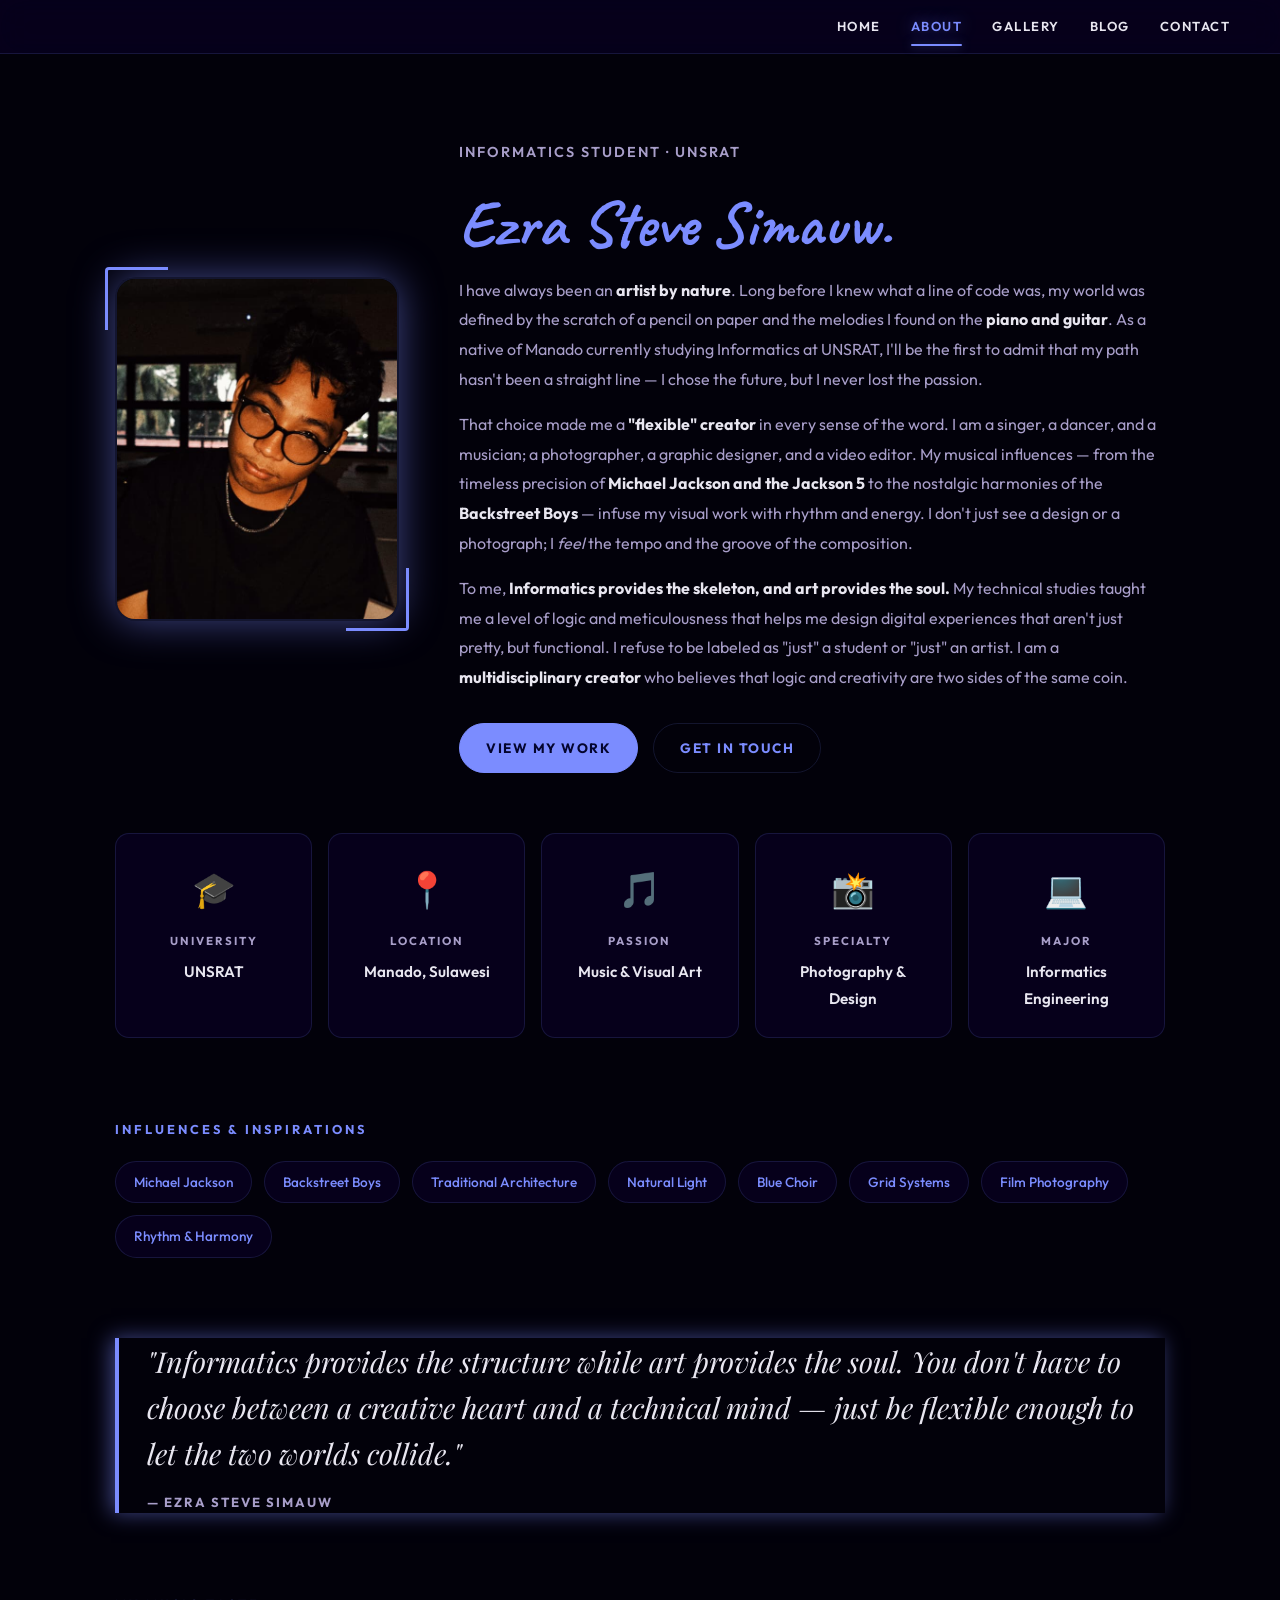
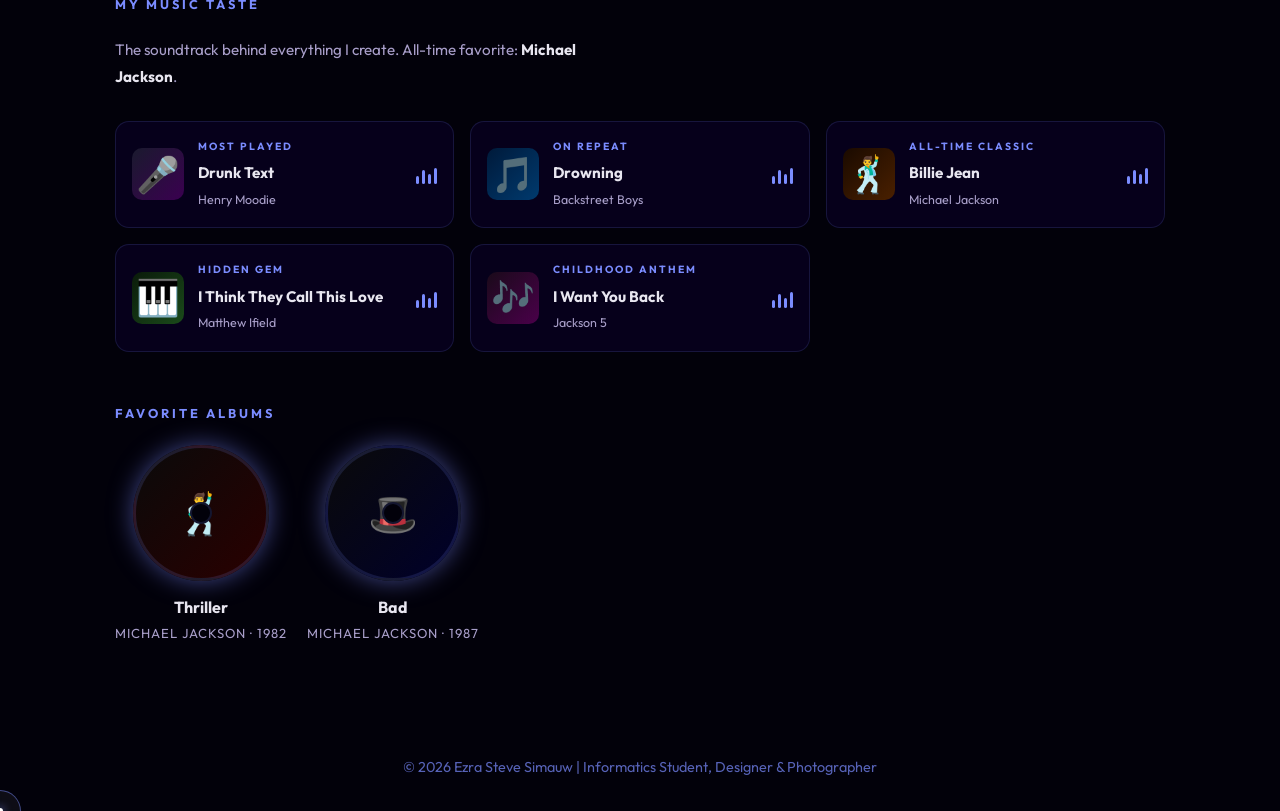
==== about.html @ 2f5f5cbc "New Update BRO" ====
<!DOCTYPE html>
<html lang="en">
<head>
    <meta charset="UTF-8">
    <meta name="viewport" content="width=device-width, initial-scale=1.0">
    <title>About | Ezra's Web</title>
    <link rel="stylesheet" href="style.css">
    <link href="https://fonts.googleapis.com/css2?family=Caveat:wght@700&family=Playfair+Display:ital,wght@1,700&family=Righteous&family=Outfit:wght@300;400;500;600&display=swap" rel="stylesheet">
    <script defer src="script.js"></script>
    <style>
        h1 {
            background: none;
            -webkit-background-clip: unset;
            -webkit-text-fill-color: var(--accent);
            color: var(--accent);
            filter: none;
        }

        /* ── HERO ── */
        .about-hero {
            display: flex;
            gap: 60px;
            align-items: center;
            margin-top: 70px;
            flex-wrap: wrap;
        }

        .about-photo-wrap {
            flex-shrink: 0;
            position: relative;
        }

        .about-photo {
            width: 280px;
            height: 340px;
            object-fit: cover;
            object-position: center top;
            border-radius: 20px;
            border: 2px solid var(--glass-border);
            box-shadow: 0 0 40px var(--glow);
            display: block;
        }

        /* Accent corner decoration */
        .about-photo-wrap::before {
            content: '';
            position: absolute;
            top: -10px;
            left: -10px;
            width: 60px;
            height: 60px;
            border-top: 3px solid var(--accent);
            border-left: 3px solid var(--accent);
            border-radius: 4px 0 0 0;
        }
        .about-photo-wrap::after {
            content: '';
            position: absolute;
            bottom: -10px;
            right: -10px;
            width: 60px;
            height: 60px;
            border-bottom: 3px solid var(--accent);
            border-right: 3px solid var(--accent);
            border-radius: 0 0 4px 0;
        }

        .about-bio {
            flex: 1;
            min-width: 280px;
        }

        .about-bio h1 {
            font-family: 'Caveat', cursive;
            font-size: clamp(2.5rem, 5vw, 4rem);
            margin: 0 0 6px 0;
        }

        .about-bio .subtitle {
            font-family: 'Outfit', sans-serif;
            color: var(--text-sub);
            font-size: 0.9rem;
            letter-spacing: 2px;
            font-weight: 600;
            margin-bottom: 24px;
        }

        .about-bio p {
            color: var(--text-sub);
            font-size: 1rem;
            line-height: 1.85;
            margin-bottom: 16px;
        }

        .about-bio p b {
            color: var(--text-main);
        }


        /* ── MUSIC WIDGET ── */
        .music-card {
            background: var(--glass-bg);
            border: 1px solid var(--glass-border);
            border-radius: 14px;
            padding: 16px;
            display: flex;
            align-items: center;
            gap: 14px;
            transition: transform 0.3s ease, box-shadow 0.3s ease;
        }
        .music-card:hover {
            transform: translateY(-5px);
            box-shadow: 0 10px 25px var(--glow);
        }
        .music-card-art {
            width: 52px;
            height: 52px;
            border-radius: 10px;
            flex-shrink: 0;
            display: flex;
            align-items: center;
            justify-content: center;
        }
        .music-card-info {
            flex: 1;
            min-width: 0;
        }
        .music-card-label {
            font-size: 0.65rem;
            font-weight: 700;
            letter-spacing: 2px;
            color: var(--accent);
            margin-bottom: 3px;
        }
        .music-card-title {
            font-size: 0.95rem;
            font-weight: 700;
            color: var(--text-main);
            white-space: nowrap;
            overflow: hidden;
            text-overflow: ellipsis;
        }
        .music-card-artist {
            font-size: 0.78rem;
            color: var(--text-sub);
            margin-top: 2px;
        }
        .music-bar {
            display: flex;
            align-items: flex-end;
            gap: 3px;
            height: 20px;
            flex-shrink: 0;
        }
        .music-bar span {
            display: block;
            width: 3px;
            background: var(--accent);
            border-radius: 2px;
            animation: music-bounce 1.2s ease-in-out infinite;
        }
        .music-bar span:nth-child(1) { height: 8px;  animation-delay: 0s; }
        .music-bar span:nth-child(2) { height: 14px; animation-delay: 0.2s; }
        .music-bar span:nth-child(3) { height: 10px; animation-delay: 0.4s; }
        .music-bar span:nth-child(4) { height: 16px; animation-delay: 0.1s; }
        @keyframes music-bounce {
            0%, 100% { transform: scaleY(1);   }
            50%       { transform: scaleY(0.3); }
        }

        /* ── VINYL ALBUMS ── */
        .album-vinyl {
            display: flex;
            flex-direction: column;
            align-items: center;
            gap: 12px;
            cursor: default;
        }
        .vinyl-art {
            width: 130px;
            height: 130px;
            border-radius: 50%;
            display: flex;
            align-items: center;
            justify-content: center;
            position: relative;
            border: 3px solid var(--glass-border);
            box-shadow: 0 0 25px var(--glow);
            transition: transform 0.6s ease, box-shadow 0.3s ease;
        }
        .album-vinyl:hover .vinyl-art {
            transform: rotate(15deg) scale(1.05);
            box-shadow: 0 0 40px var(--glow);
        }
        .vinyl-hole {
            position: absolute;
            width: 18px;
            height: 18px;
            background: var(--bg-color);
            border-radius: 50%;
            border: 2px solid var(--glass-border);
        }
        .vinyl-info {
            text-align: center;
        }
        /* ── QUICK FACTS ── */
        .facts-grid {
            display: grid;
            grid-template-columns: repeat(auto-fit, minmax(180px, 1fr));
            gap: 16px;
            margin-top: 60px;
        }

        .fact-card {
            background: var(--glass-bg);
            border: 1px solid var(--glass-border);
            border-radius: 14px;
            padding: 24px 20px;
            text-align: center;
            transition: transform 0.3s ease, box-shadow 0.3s ease;
        }

        .fact-card:hover {
            transform: translateY(-6px);
            box-shadow: 0 12px 30px var(--glow);
        }

        .fact-icon {
            font-size: 2.2rem;
            margin-bottom: 10px;
            display: block;
        }

        .fact-label {
            font-family: 'Outfit', sans-serif;
            font-size: 0.72rem;
            letter-spacing: 2px;
            font-weight: 700;
            color: var(--text-sub);
            margin-bottom: 6px;
        }

        .fact-value {
            font-family: 'Outfit', sans-serif;
            font-size: 0.95rem;
            font-weight: 600;
            color: var(--text-main);
        }

        /* ── INFLUENCES ── */
        .influences-section {
            margin-top: 80px;
        }

        .section-label {
            font-family: 'Outfit', sans-serif;
            font-size: 0.8rem;
            letter-spacing: 3px;
            font-weight: 700;
            color: var(--accent);
            margin-bottom: 20px;
        }

        .influence-list {
            display: flex;
            gap: 12px;
            flex-wrap: wrap;
        }

        .influence-tag {
            font-family: 'Outfit', sans-serif;
            font-size: 0.85rem;
            font-weight: 500;
            color: var(--accent);
            border: 1px solid var(--glass-border);
            background: var(--glass-bg);
            padding: 8px 18px;
            border-radius: 30px;
            transition: 0.3s ease;
        }

        .influence-tag:hover {
            background: var(--accent);
            color: #04052E;
            border-color: var(--accent);
        }

        /* ── PHILOSOPHY QUOTE ── */
        .philosophy {
            margin-top: 80px;
            margin-bottom: 80px;
        }

        .philosophy-quote {
            font-family: 'Playfair Display', serif;
            font-size: clamp(1.3rem, 3vw, 1.8rem);
            font-style: italic;
            color: var(--text-main);
            line-height: 1.6;
            border-left: 4px solid var(--accent);
            padding-left: 28px;
            margin: 0;
            box-shadow: -4px 0 20px var(--glow);
        }

        .philosophy-quote span {
            display: block;
            font-family: 'Outfit', sans-serif;
            font-style: normal;
            font-size: 0.82rem;
            letter-spacing: 2px;
            font-weight: 700;
            color: var(--text-sub);
            margin-top: 16px;
        }

        /* ── CTA ── */
        .about-cta {
            display: flex;
            gap: 15px;
            margin-top: 30px;
            flex-wrap: wrap;
        }

        .about-btn {
            font-family: 'Outfit', sans-serif;
            font-size: 0.85rem;
            font-weight: 700;
            letter-spacing: 1.5px;
            padding: 12px 26px;
            border-radius: 30px;
            text-decoration: none;
            transition: 0.3s ease;
            border: 1px solid var(--glass-border);
        }

        .about-btn.primary {
            background: var(--accent);
            color: #04052E;
            border-color: var(--accent);
        }

        .about-btn.primary:hover {
            background: #fff;
            box-shadow: 0 0 20px var(--glow);
            transform: translateY(-3px);
        }

        .about-btn.secondary {
            color: var(--accent);
            background: transparent;
        }

        .about-btn.secondary:hover {
            background: var(--glass-bg);
            transform: translateY(-3px);
        }

        @media (max-width: 600px) {
            .about-photo { width: 100%; height: 300px; }
            .about-photo-wrap { width: 100%; }
        }
    </style>
    <style id="preloader-style">
        #preloader {
            position: fixed; inset: 0; z-index: 9999;
            background: var(--bg-color, #02010A);
            display: flex; align-items: center; justify-content: center;
            transition: opacity 0.5s ease, visibility 0.5s ease;
        }
        #preloader.hidden { opacity: 0; visibility: hidden; }
        .preloader-inner { display: flex; flex-direction: column; align-items: center; gap: 20px; }
        .preloader-shutter { width: 60px; height: 60px; position: relative; animation: shutter-spin 1.2s ease-in-out infinite; }
        .blade { position: absolute; width: 50%; height: 50%; background: #7B8CFF; top: 50%; left: 50%; transform-origin: 0 0; border-radius: 0 0 100% 0; opacity: 0.85; }
        .blade:nth-child(1) { transform: rotate(0deg) translateY(-100%); }
        .blade:nth-child(2) { transform: rotate(60deg) translateY(-100%); }
        .blade:nth-child(3) { transform: rotate(120deg) translateY(-100%); }
        .blade:nth-child(4) { transform: rotate(180deg) translateY(-100%); }
        .blade:nth-child(5) { transform: rotate(240deg) translateY(-100%); }
        .blade:nth-child(6) { transform: rotate(300deg) translateY(-100%); }
        @keyframes shutter-spin { 0% { transform: rotate(0deg) scale(1); } 50% { transform: rotate(180deg) scale(0.85); } 100% { transform: rotate(360deg) scale(1); } }
        .preloader-name { font-family: 'Righteous', cursive; font-size: 1.1rem; letter-spacing: 6px; color: #7B8CFF; margin: 0; animation: pulse-fade 1.2s ease-in-out infinite; }
        @keyframes pulse-fade { 0%, 100% { opacity: 1; } 50% { opacity: 0.3; } }
    </style>
    <script>
        const saved = localStorage.getItem('theme') || 'dark';
        document.documentElement.setAttribute('data-theme', saved);
    </script>
</head>
<body>

    <div id="preloader">
        <div class="preloader-inner">
            <div class="preloader-shutter">
                <div class="blade"></div><div class="blade"></div>
                <div class="blade"></div><div class="blade"></div>
                <div class="blade"></div><div class="blade"></div>
            </div>
            <p class="preloader-name">EZRA</p>
        </div>
    </div>

    <nav>
        <a href="index.html">HOME</a>
        <a href="about.html" class="active">ABOUT</a>
        <a href="gallery.html">GALLERY</a>
        <a href="blog.html">BLOG</a>
        <a href="contact.html">CONTACT</a>
    </nav>

    <main class="container">

        <!-- HERO -->
        <div class="about-hero css-fade delay-1">
            <div class="about-photo-wrap">
                <img src="Portrait/Ezra5.jpeg" alt="Ezra Steve Simauw" class="about-photo">
            </div>

            <div class="about-bio">
                <p class="subtitle">INFORMATICS STUDENT · UNSRAT</p>
                <h1>Ezra Steve Simauw.</h1>

                <p>I have always been an <b>artist by nature</b>. Long before I knew what a line of code was, my world was defined by the scratch of a pencil on paper and the melodies I found on the <b>piano and guitar</b>. As a native of Manado currently studying Informatics at UNSRAT, I'll be the first to admit that my path hasn't been a straight line — I chose the future, but I never lost the passion.</p>

                <p>That choice made me a <b>"flexible" creator</b> in every sense of the word. I am a singer, a dancer, and a musician; a photographer, a graphic designer, and a video editor. My musical influences — from the timeless precision of <b>Michael Jackson and the Jackson 5</b> to the nostalgic harmonies of the <b>Backstreet Boys</b> — infuse my visual work with rhythm and energy. I don't just see a design or a photograph; I <i>feel</i> the tempo and the groove of the composition.</p>

                <p>To me, <b>Informatics provides the skeleton, and art provides the soul.</b> My technical studies taught me a level of logic and meticulousness that helps me design digital experiences that aren't just pretty, but functional. I refuse to be labeled as "just" a student or "just" an artist. I am a <b>multidisciplinary creator</b> who believes that logic and creativity are two sides of the same coin.</p>

                <div class="about-cta">
                    <a href="gallery.html" class="about-btn primary">VIEW MY WORK</a>
                    <a href="contact.html" class="about-btn secondary">GET IN TOUCH</a>
                </div>
            </div>
        </div>

        <!-- QUICK FACTS -->
        <div class="facts-grid css-fade delay-2">
            <div class="fact-card">
                <span class="fact-icon">🎓</span>
                <div class="fact-label">UNIVERSITY</div>
                <div class="fact-value">UNSRAT</div>
            </div>
            <div class="fact-card">
                <span class="fact-icon">📍</span>
                <div class="fact-label">LOCATION</div>
                <div class="fact-value">Manado, Sulawesi</div>
            </div>
            <div class="fact-card">
                <span class="fact-icon">🎵</span>
                <div class="fact-label">PASSION</div>
                <div class="fact-value">Music & Visual Art</div>
            </div>
            <div class="fact-card">
                <span class="fact-icon">📸</span>
                <div class="fact-label">SPECIALTY</div>
                <div class="fact-value">Photography & Design</div>
            </div>
            <div class="fact-card">
                <span class="fact-icon">💻</span>
                <div class="fact-label">MAJOR</div>
                <div class="fact-value">Informatics Engineering</div>
            </div>
        </div>

        <!-- INFLUENCES -->
        <div class="influences-section css-fade delay-3">
            <p class="section-label">INFLUENCES & INSPIRATIONS</p>
            <div class="influence-list">
                <span class="influence-tag">Michael Jackson</span>
                <span class="influence-tag">Backstreet Boys</span>
                <span class="influence-tag">Traditional Architecture</span>
                <span class="influence-tag">Natural Light</span>
                <span class="influence-tag">Blue Choir</span>
                <span class="influence-tag">Grid Systems</span>
                <span class="influence-tag">Film Photography</span>
                <span class="influence-tag">Rhythm & Harmony</span>
            </div>
        </div>

        <!-- PHILOSOPHY QUOTE -->
        <div class="philosophy css-fade delay-4">
            <blockquote class="philosophy-quote">
                "Informatics provides the structure while art provides the soul. You don't have to choose between a creative heart and a technical mind — just be flexible enough to let the two worlds collide."
                <span>— EZRA STEVE SIMAUW</span>
            </blockquote>
        </div>


        <!-- MUSIC TASTE -->
        <div class="css-fade delay-5" style="margin-top: 80px; margin-bottom: 80px;">
            <p class="section-label">MY MUSIC TASTE</p>
            <p style="color: var(--text-sub); font-size: 0.95rem; margin-bottom: 30px; max-width: 500px;">
                The soundtrack behind everything I create. All-time favorite: <b style="color: var(--text-main);">Michael Jackson</b>.
            </p>

            <div style="display: grid; grid-template-columns: repeat(auto-fill, minmax(260px, 1fr)); gap: 16px; margin-bottom: 40px;">

                <div class="music-card">
                    <div class="music-card-art" style="background: linear-gradient(135deg, #1a1a2e, #3a0050);">
                        <span style="font-size:2.2rem;">🎤</span>
                    </div>
                    <div class="music-card-info">
                        <div class="music-card-label">MOST PLAYED</div>
                        <div class="music-card-title">Drunk Text</div>
                        <div class="music-card-artist">Henry Moodie</div>
                    </div>
                    <span class="music-bar"><span></span><span></span><span></span><span></span></span>
                </div>

                <div class="music-card">
                    <div class="music-card-art" style="background: linear-gradient(135deg, #001a3a, #003a6e);">
                        <span style="font-size:2.2rem;">🎵</span>
                    </div>
                    <div class="music-card-info">
                        <div class="music-card-label">ON REPEAT</div>
                        <div class="music-card-title">Drowning</div>
                        <div class="music-card-artist">Backstreet Boys</div>
                    </div>
                    <span class="music-bar"><span></span><span></span><span></span><span></span></span>
                </div>

                <div class="music-card">
                    <div class="music-card-art" style="background: linear-gradient(135deg, #1a0a00, #4a2000);">
                        <span style="font-size:2.2rem;">🕺</span>
                    </div>
                    <div class="music-card-info">
                        <div class="music-card-label">ALL-TIME CLASSIC</div>
                        <div class="music-card-title">Billie Jean</div>
                        <div class="music-card-artist">Michael Jackson</div>
                    </div>
                    <span class="music-bar"><span></span><span></span><span></span><span></span></span>
                </div>

                <div class="music-card">
                    <div class="music-card-art" style="background: linear-gradient(135deg, #0a1a0a, #1a4a1a);">
                        <span style="font-size:2.2rem;">🎹</span>
                    </div>
                    <div class="music-card-info">
                        <div class="music-card-label">HIDDEN GEM</div>
                        <div class="music-card-title">I Think They Call This Love</div>
                        <div class="music-card-artist">Matthew Ifield</div>
                    </div>
                    <span class="music-bar"><span></span><span></span><span></span><span></span></span>
                </div>

                <div class="music-card">
                    <div class="music-card-art" style="background: linear-gradient(135deg, #1a0a1a, #4a004a);">
                        <span style="font-size:2.2rem;">🎶</span>
                    </div>
                    <div class="music-card-info">
                        <div class="music-card-label">CHILDHOOD ANTHEM</div>
                        <div class="music-card-title">I Want You Back</div>
                        <div class="music-card-artist">Jackson 5</div>
                    </div>
                    <span class="music-bar"><span></span><span></span><span></span><span></span></span>
                </div>

            </div>

            <p class="section-label" style="margin-top: 50px;">FAVORITE ALBUMS</p>
            <div style="display: flex; gap: 20px; flex-wrap: wrap;">

                <div class="album-vinyl">
                    <div class="vinyl-art" style="background: linear-gradient(135deg, #0a0a0a, #2a0000);">
                        <span style="font-size: 2.5rem;">🕺</span>
                        <div class="vinyl-hole"></div>
                    </div>
                    <div class="vinyl-info">
                        <div style="font-weight: 700; color: var(--text-main); font-size: 1rem;">Thriller</div>
                        <div style="color: var(--text-sub); font-size: 0.82rem; letter-spacing: 1px;">MICHAEL JACKSON · 1982</div>
                    </div>
                </div>

                <div class="album-vinyl">
                    <div class="vinyl-art" style="background: linear-gradient(135deg, #0a0a0a, #00002a);">
                        <span style="font-size: 2.5rem;">🎩</span>
                        <div class="vinyl-hole"></div>
                    </div>
                    <div class="vinyl-info">
                        <div style="font-weight: 700; color: var(--text-main); font-size: 1rem;">Bad</div>
                        <div style="color: var(--text-sub); font-size: 0.82rem; letter-spacing: 1px;">MICHAEL JACKSON · 1987</div>
                    </div>
                </div>

            </div>
        </div>
    </main>

    <footer style="text-align: center; padding: 30px; opacity: 0.7; font-size: 0.9rem;">
        &copy; 2026 Ezra Steve Simauw | Informatics Student, Designer &amp; Photographer
    </footer>

    <button id="back-to-top" title="Back to top">&#8679;</button>

    <script>
        window.addEventListener('load', () => {
            const preloader = document.getElementById('preloader');
            if (preloader) setTimeout(() => preloader.classList.add('hidden'), 300);
        });
    </script>

    <!-- EASTER EGG: Konami Code -->
    <script>
        (function() {
            const KONAMI = ['ArrowUp','ArrowUp','ArrowDown','ArrowDown','ArrowLeft','ArrowRight','ArrowLeft','ArrowRight','b','a'];
            let pos = 0;
            document.addEventListener('keydown', (e) => {
                if (e.key === KONAMI[pos]) { pos++; if (pos === KONAMI.length) { pos = 0; triggerEasterEgg(); } }
                else { pos = e.key === KONAMI[0] ? 1 : 0; }
            });
            function triggerEasterEgg() {
                const toast = document.createElement('div');
                toast.innerHTML = '📷 You found the secret! <b>Ezra was here.</b>';
                Object.assign(toast.style, { position:'fixed', bottom:'40px', left:'50%', transform:'translateX(-50%) translateY(20px)', background:'#7B8CFF', color:'#04052E', fontFamily:"'Outfit', sans-serif", fontWeight:'700', fontSize:'0.95rem', letterSpacing:'0.5px', padding:'14px 28px', borderRadius:'40px', zIndex:'99999', opacity:'0', transition:'opacity 0.4s ease, transform 0.4s ease', whiteSpace:'nowrap', boxShadow:'0 0 30px rgba(123,140,255,0.6)' });
                document.body.appendChild(toast);
                requestAnimationFrame(() => { toast.style.opacity='1'; toast.style.transform='translateX(-50%) translateY(0)'; });
                setTimeout(() => { toast.style.opacity='0'; toast.style.transform='translateX(-50%) translateY(20px)'; setTimeout(() => toast.remove(), 400); }, 3500);
                const colors = ['#7B8CFF','#ff7eb3','#fff176','#69ffb4','#ff9d4d','#c084fc'];
                for (let i = 0; i < 120; i++) {
                    const el = document.createElement('div');
                    const size = Math.random()*10+6, color = colors[Math.floor(Math.random()*colors.length)];
                    const duration = Math.random()*1500+1000, delay = Math.random()*400;
                    Object.assign(el.style, { position:'fixed', top:'-20px', left:(Math.random()*window.innerWidth)+'px', width:size+'px', height:size+'px', background:color, borderRadius:Math.random()>0.5?'50%':'2px', zIndex:'99998', animation:`confetti-fall ${duration}ms ${delay}ms ease-in forwards`, pointerEvents:'none' });
                    document.body.appendChild(el);
                    setTimeout(() => el.remove(), duration+delay+100);
                }
                if (!document.getElementById('confetti-style')) {
                    const s = document.createElement('style'); s.id='confetti-style';
                    s.textContent='@keyframes confetti-fall{0%{transform:translateY(0) rotate(0deg);opacity:1}100%{transform:translateY(110vh) rotate(360deg);opacity:0}}';
                    document.head.appendChild(s);
                }
            }
        })();
    </script>
</body>
</html>
---- style.css ----
@import url('https://fonts.googleapis.com/css2?family=DM+Sans:ital,opsz,wght@0,9..40,300;0,9..40,400;0,9..40,600;0,9..40,700;1,9..40,400&family=Sora:wght@400;600;700;800&family=Lora:ital,wght@1,400;1,600&family=Outfit:wght@300;400;500;600&display=swap');

/* ============================================
   THEME VARIABLES
   ============================================ */
:root {
    --bg-color: #02010A;
    --glass-bg: rgba(20, 1, 82, 0.25);
    --glass-border: rgba(123, 140, 255, 0.15);
    --glass-highlight: rgba(255, 255, 255, 0.1);
    --text-main: #e8e6f0;
    --text-sub: #a89ec9;
    --accent: #7B8CFF;
    --accent-dark: #22007C;
    --glow: rgba(123, 140, 255, 0.5);
    --modal-bg: rgba(3, 1, 8, 0.95);
}

/* Light Mode Override */
[data-theme="light"] {
    --bg-color: #f4f4f9;
    --glass-bg: rgba(255, 255, 255, 0.7);
    --glass-border: rgba(0, 0, 0, 0.1);
    --glass-highlight: rgba(255, 255, 255, 0.8);
    --text-main: #1a1a2e;
    --text-sub: #4a4a6a;
    --accent: #4a5dff;
    --accent-dark: #d0d5ff;
    --glow: rgba(74, 93, 255, 0.3);
    --modal-bg: rgba(255, 255, 255, 0.98);
}

/* ============================================
   BASE BODY — single definition
   ============================================ */
body {
    background-color: var(--bg-color);
    color: var(--text-main);
    font-family: 'Outfit', sans-serif;
    margin: 0;
    overflow-x: hidden;
    line-height: 1.8;
    opacity: 1;
    transition: background-color 0.4s ease, color 0.4s ease, opacity 0.4s ease-out;
}

/* Body / descriptive text — Nunito */
p, li, label, input, textarea, .descriptive-text, .topic-list li,
.form-control, .post-card p, nav a, .album-info p, .back-link,
.sidebar-title, .post-date, footer {
    font-family: 'Outfit', sans-serif;
}

body.fade-out {
    opacity: 0;
}

/* ============================================
   BACKGROUND CANVAS — single definition
   ============================================ */
#bg-canvas {
    position: fixed;
    top: 0;
    left: 0;
    width: 100vw;
    height: 100vh;
    background-color: var(--bg-color);
    z-index: -1;
    overflow: hidden;
}

#bg-canvas::before {
    content: '';
    position: absolute;
    width: 600px;
    height: 600px;
    background: radial-gradient(circle, var(--accent-dark), transparent 70%);
    top: -100px;
    left: -100px;
    filter: blur(80px);
    opacity: 0.7;
    animation: drift 15s infinite alternate ease-in-out;
}

#bg-canvas::after {
    content: '';
    position: absolute;
    width: 800px;
    height: 800px;
    background: radial-gradient(circle, rgba(123, 140, 255, 0.15), transparent 70%);
    bottom: -200px;
    right: -100px;
    filter: blur(100px);
    animation: drift 20s infinite alternate-reverse ease-in-out;
}

/* ============================================
   NAVIGATION
   ============================================ */
nav {
    backdrop-filter: blur(15px);
    background: var(--glass-bg);
    padding: 15px 50px;
    position: sticky;
    top: 0;
    z-index: 1000;
    display: flex;
    justify-content: flex-end;
    align-items: center;
    gap: 30px;
    border-bottom: 1px solid var(--glass-border);
}

nav a {
    color: var(--text-main);
    text-decoration: none;
    font-weight: 600;
    font-size: 13px;
    letter-spacing: 1.5px;
    transition: 0.3s;
    position: relative;
}

nav a:hover {
    color: var(--accent);
    text-shadow: 0 0 10px var(--glow);
}

nav a.active {
    color: var(--accent);
    text-shadow: 0 0 15px var(--glow);
}

nav a.active::after {
    content: '';
    position: absolute;
    bottom: -8px;
    left: 0;
    width: 100%;
    height: 2px;
    background: var(--accent);
    box-shadow: 0 0 10px var(--glow);
    border-radius: 2px;
}

/* ============================================
   THEME TOGGLE SWITCH
   ============================================ */
.theme-switch-wrapper {
    display: flex;
    align-items: center;
    margin-left: 10px;
    gap: 6px;
}

.theme-switch-wrapper::before {
    content: "🌙";
    font-size: 0.85rem;
    line-height: 1;
    transition: opacity 0.3s ease;
}

.theme-switch-wrapper::after {
    content: "☀️";
    font-size: 0.85rem;
    line-height: 1;
    transition: opacity 0.3s ease;
}

.theme-switch {
    display: inline-block;
    height: 20px;
    position: relative;
    width: 44px;
}

.theme-switch input {
    display: none;
}

.slider {
    background-color: #333;
    bottom: 0;
    cursor: pointer;
    left: 0;
    position: absolute;
    right: 0;
    top: 0;
    transition: .4s;
    border-radius: 34px;
}

.slider:before {
    background-color: #fff;
    bottom: 3px;
    content: "";
    height: 14px;
    left: 4px;
    position: absolute;
    transition: .4s;
    width: 14px;
    border-radius: 50%;
}

input:checked + .slider {
    background-color: var(--accent);
}

input:checked + .slider:before {
    transform: translateX(22px);
}

/* ============================================
   LAYOUT & CONTAINERS
   ============================================ */
.container {
    max-width: 1050px;
    margin: 60px auto;
    padding: 0 30px;
}

.hero {
    display: flex;
    align-items: center;
    justify-content: space-between;
    gap: 50px;
}

/* ============================================
   GLASS CARDS
   ============================================ */
.glass-card {
    background: var(--glass-bg);
    backdrop-filter: blur(20px);
    border: 1px solid var(--glass-border);
    border-top: 1px solid var(--glass-highlight);
    border-left: 1px solid var(--glass-highlight);
    border-radius: 20px;
    padding: 40px;
    margin-top: 30px;
    box-shadow: 0 8px 32px 0 rgba(0, 0, 0, 0.4);
    transition: 0.4s ease;
}

.glass-card:hover {
    border-color: rgba(123, 140, 255, 0.4);
    box-shadow: 0 8px 32px 0 rgba(0, 0, 0, 0.6), 0 0 20px rgba(123, 140, 255, 0.1) inset;
}

/* ============================================
   TYPOGRAPHY
   ============================================ */
h1 {
    font-family: 'Sora', sans-serif;
    font-size: 3.5rem;
    background: linear-gradient(to right, var(--text-main), var(--accent));
    -webkit-background-clip: text;
    -webkit-text-fill-color: transparent;
    margin-bottom: 20px;
    filter: drop-shadow(0 0 15px rgba(123, 140, 255, 0.2));
    line-height: 1.1;
}

.descriptive-text {
    font-size: 1.1rem;
    color: var(--text-main);
    text-align: justify;
}

.quote-text {
    font-family: 'Lora', serif;
    font-style: italic;
    font-size: 1.4rem;
    color: var(--text-sub);
}

/* ============================================
   GALLERY
   ============================================ */
.gallery-grid {
    display: grid;
    grid-template-columns: repeat(auto-fit, minmax(300px, 1fr));
    gap: 25px;
    margin-top: 40px;
}

.gallery-item {
    background: var(--glass-bg);
    border: 1px solid var(--glass-border);
    border-top: 1px solid var(--glass-highlight);
    padding: 10px;
    border-radius: 15px;
    cursor: pointer;
    transition: all 0.4s ease;
    overflow: hidden;
}

.gallery-item:hover {
    transform: scale(1.03) translateY(-5px);
    border-color: var(--accent);
    box-shadow: 0 15px 35px rgba(0, 0, 0, 0.5), 0 0 20px var(--glow);
}

.gallery-item img {
    width: 100%;
    height: 400px;
    object-fit: cover;
    border-radius: 10px;
    display: block;
}

/* ============================================
   LIGHTBOX / MODAL
   ============================================ */
#lightbox {
    position: fixed;
    top: 0;
    left: 0;
    width: 100%;
    height: 100%;
    background: rgba(2, 2, 26, 0.95);
    backdrop-filter: blur(15px);
    display: none;
    justify-content: center;
    align-items: center;
    z-index: 2000;
    cursor: zoom-out;
}

#lightbox img {
    max-width: 90%;
    max-height: 85%;
    border-radius: 10px;
    box-shadow: 0 0 50px rgba(123, 140, 255, 0.3);
    border: 1px solid var(--glass-border);
    animation: zoomIn 0.3s ease;
}

.modal {
    display: none;
    position: fixed;
    z-index: 1000;
    left: 0;
    top: 0;
    width: 100%;
    height: 100%;
    background-color: var(--modal-bg);
    backdrop-filter: blur(10px);
    overflow: hidden;
}

.modal-content {
    margin: auto;
    display: block;
    max-width: 90%;
    max-height: 80vh;
    margin-top: 60px;
    border-radius: 10px;
    box-shadow: 0 0 40px rgba(0, 0, 0, 0.8);
    animation: zoomIn 0.3s ease;
    object-fit: contain;
}

#caption {
    margin: auto;
    display: block;
    width: 80%;
    text-align: center;
    color: var(--accent);
    padding: 15px 0;
    font-family: 'Lora', serif;
    font-size: 1.2rem;
    animation: zoomIn 0.3s ease;
}

.close-btn {
    position: absolute;
    top: 20px;
    right: 40px;
    color: #ffffff;
    font-size: 40px;
    font-weight: bold;
    transition: 0.3s;
    cursor: pointer;
    z-index: 1001;
}

.close-btn:hover {
    color: var(--accent);
    transform: scale(1.1);
}

/* Slider Arrows */
.prev-btn,
.next-btn {
    cursor: pointer;
    position: absolute;
    top: 50%;
    padding: 20px;
    margin-top: -50px;
    color: rgba(255, 255, 255, 0.6);
    font-weight: bold;
    font-size: 40px;
    transition: 0.3s ease;
    user-select: none;
    z-index: 1002;
}

.next-btn { right: 20px; }
.prev-btn { left: 20px; }

.prev-btn:hover,
.next-btn:hover {
    color: var(--accent);
    transform: scale(1.2);
}

/* ============================================
   READ MORE / EXTENDED CONTENT
   ============================================ */
.extended-content {
    max-height: 0;
    overflow: hidden;
    opacity: 0;
    transition: max-height 0.6s ease-out, opacity 0.6s ease-out, margin-top 0.6s ease-out;
}

.extended-content.show {
    max-height: 1000px;
    opacity: 1;
    margin-top: 15px;
}

.read-more-btn {
    background: transparent;
    border: none;
    color: var(--accent);
    font-size: 1rem;
    font-weight: 600;
    cursor: pointer;
    padding: 0;
    margin-top: 15px;
    display: inline-block;
    transition: 0.3s;
    font-family: 'Outfit', sans-serif;
}

.read-more-btn:hover {
    text-shadow: 0 0 10px var(--glow);
    transform: translateY(2px);
}

/* ============================================
   ANIMATIONS — single set of keyframes
   ============================================ */
@keyframes drift {
    0%   { transform: translate(0px, 0px) scale(1); }
    100% { transform: translate(50px, -50px) scale(1.1); }
}

@keyframes fadeUp {
    to { opacity: 1; transform: translateY(0); }
}

@keyframes zoomIn {
    from { transform: scale(0.8); opacity: 0; }
    to   { transform: scale(1); opacity: 1; }
}

@keyframes blink {
    50% { opacity: 0; }
}

/* ============================================
   ANIMATION UTILITY CLASSES
   ============================================ */
.css-fade {
    opacity: 0;
    transform: translateY(20px);
    animation: fadeUp 0.6s ease-out forwards;
}

.delay-1 { animation-delay: 0.1s; }
.delay-2 { animation-delay: 0.2s; }
.delay-3 { animation-delay: 0.3s; }

.reveal {
    opacity: 0;
    transform: translateY(20px);
    transition: opacity 0.6s ease-out, transform 0.6s ease-out;
}

.reveal.active {
    opacity: 1;
    transform: translateY(0);
}

/* ============================================
   BLINKING CURSOR
   ============================================ */
.blinking-cursor {
    font-weight: 300;
    color: var(--accent);
    animation: blink 1s step-end infinite;
}

/* ============================================
   CUSTOM CURSOR (desktop/mouse only)
   ============================================ */
@media (pointer: fine) {
    body, a, button, .gallery-item {
        cursor: none !important;
    }

    .custom-cursor-dot {
        width: 6px;
        height: 6px;
        background-color: #fff;
        box-shadow: 0 0 10px var(--accent);
        border-radius: 50%;
        position: fixed;
        pointer-events: none;
        z-index: 9999;
        transform: translate(-50%, -50%);
    }

    .custom-cursor-outline {
        width: 40px;
        height: 40px;
        border: 1px solid rgba(123, 140, 255, 0.5);
        background-color: rgba(255, 255, 255, 0.05);
        backdrop-filter: blur(2px);
        border-radius: 50%;
        position: fixed;
        pointer-events: none;
        z-index: 9998;
        transform: translate(-50%, -50%);
        transition: width 0.2s, height 0.2s, background-color 0.2s, border-color 0.2s;
    }

    .custom-cursor-outline.hover-active {
        width: 60px;
        height: 60px;
        background-color: rgba(123, 140, 255, 0.15);
        border-color: var(--accent);
        box-shadow: 0 0 20px var(--glow);
    }
}

/* ============================================
   FOOTER
   ============================================ */
footer {
    text-align: center;
    padding: 60px 0;
    font-size: 13px;
    color: var(--accent);
    opacity: 0.6;
}

/* ============================================
   RESPONSIVE — MOBILE
   ============================================ */
@media screen and (max-width: 768px) {
    nav {
        justify-content: center;
        padding: 15px;
        gap: 15px;
    }

    nav a {
        font-size: 11px;
        letter-spacing: 1px;
    }

    h1 {
        font-size: 2.2rem;
        line-height: 1.2;
    }

    .container {
        padding: 0 15px;
        margin: 30px auto;
    }

    .glass-card {
        padding: 25px;
    }

    .hero {
        flex-direction: row;
        align-items: flex-start;
        gap: 15px;
        text-align: left;
    }

    .hero-image img {
        max-width: 120px;
    }

    .gallery-grid {
        grid-template-columns: repeat(auto-fit, minmax(250px, 1fr));
    }

    /* Fix landscape image centering on mobile */
    .photo-item img,
    .gallery-item img,
    .album-image,
    .post-photo-grid img {
        object-fit: cover;
        object-position: center center !important;
    }

    /* Make blog photo grid single column so landscape images render better */
    .post-photo-grid {
        grid-template-columns: 1fr;
    }

    .post-photo-grid img {
        height: 220px;
    }
}

/* ============================================
   SCROLL ANIMATIONS
   Images and cards fade+slide in on scroll
   ============================================ */
.scroll-reveal {
    opacity: 0;
    transform: translateY(40px);
    transition: opacity 0.7s ease-out, transform 0.7s ease-out;
}

.scroll-reveal.visible {
    opacity: 1;
    transform: translateY(0);
}

/* Stagger delays for grid children */
.scroll-reveal.delay-100 { transition-delay: 0.1s; }
.scroll-reveal.delay-200 { transition-delay: 0.2s; }
.scroll-reveal.delay-300 { transition-delay: 0.3s; }
.scroll-reveal.delay-400 { transition-delay: 0.4s; }
.scroll-reveal.delay-500 { transition-delay: 0.5s; }

/* ============================================
   PHOTO ITEM HOVER OVERLAY
   Color overlay + text slide-up on hover
   ============================================ */
.photo-item {
    position: relative;
}

/* Ensure landscape images are always centered, not top-cropped */
.photo-item img,
.gallery-item img,
.album-image,
.post-photo-grid img {
    object-fit: cover;
    object-position: center center;
}

.photo-item .hover-overlay {
    position: absolute;
    inset: 0;
    background: linear-gradient(
        to top,
        rgba(123, 140, 255, 0.85) 0%,
        rgba(34, 0, 124, 0.4) 60%,
        transparent 100%
    );
    opacity: 0;
    transition: opacity 0.4s ease;
    border-radius: inherit;
    z-index: 1;
    display: flex;
    align-items: flex-end;
    padding: 20px;
    box-sizing: border-box;
    pointer-events: none; /* <--- ADD THIS LINE HERE */
}

.photo-item:hover .hover-overlay {
    opacity: 1;
}

.photo-item .hover-label {
    color: #fff;
    font-size: 0.95rem;
    font-weight: 600;
    letter-spacing: 1.5px;
    text-transform: uppercase;
    transform: translateY(12px);
    opacity: 0;
    transition: transform 0.4s ease, opacity 0.4s ease;
}

.photo-item:hover .hover-label {
    transform: translateY(0);
    opacity: 1;
}

/* ============================================
   BACK TO TOP BUTTON
   ============================================ */
#back-to-top {
    position: fixed;
    bottom: 35px;
    right: 35px;
    width: 48px;
    height: 48px;
    background: var(--accent);
    color: #fff;
    border: none;
    border-radius: 50%;
    font-size: 1.3rem;
    cursor: pointer;
    z-index: 999;
    display: flex;
    align-items: center;
    justify-content: center;
    box-shadow: 0 4px 20px var(--glow);
    opacity: 0;
    transform: translateY(20px);
    transition: opacity 0.3s ease, transform 0.3s ease, background 0.3s ease;
    pointer-events: none;
}

#back-to-top.visible {
    opacity: 1;
    transform: translateY(0);
    pointer-events: all;
}

#back-to-top:hover {
    background: #fff;
    color: var(--accent);
    box-shadow: 0 4px 25px var(--glow);
}
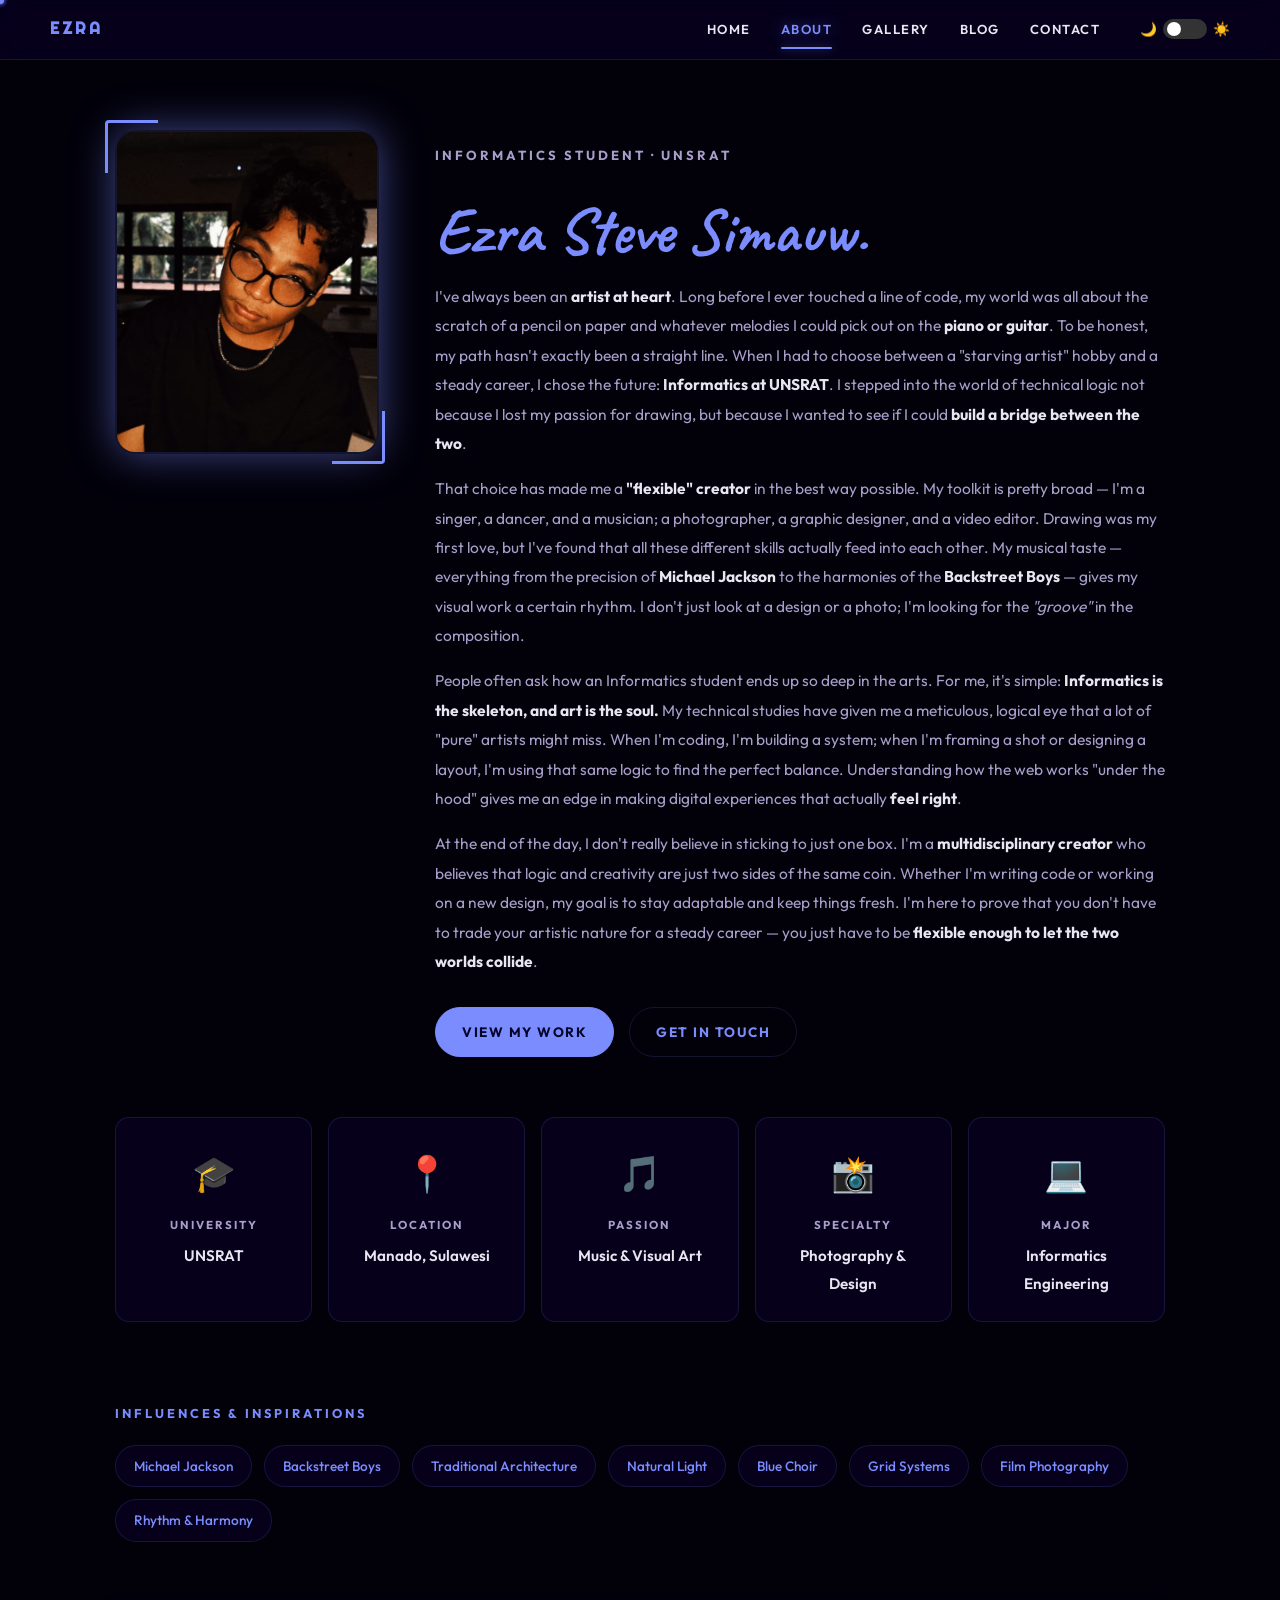
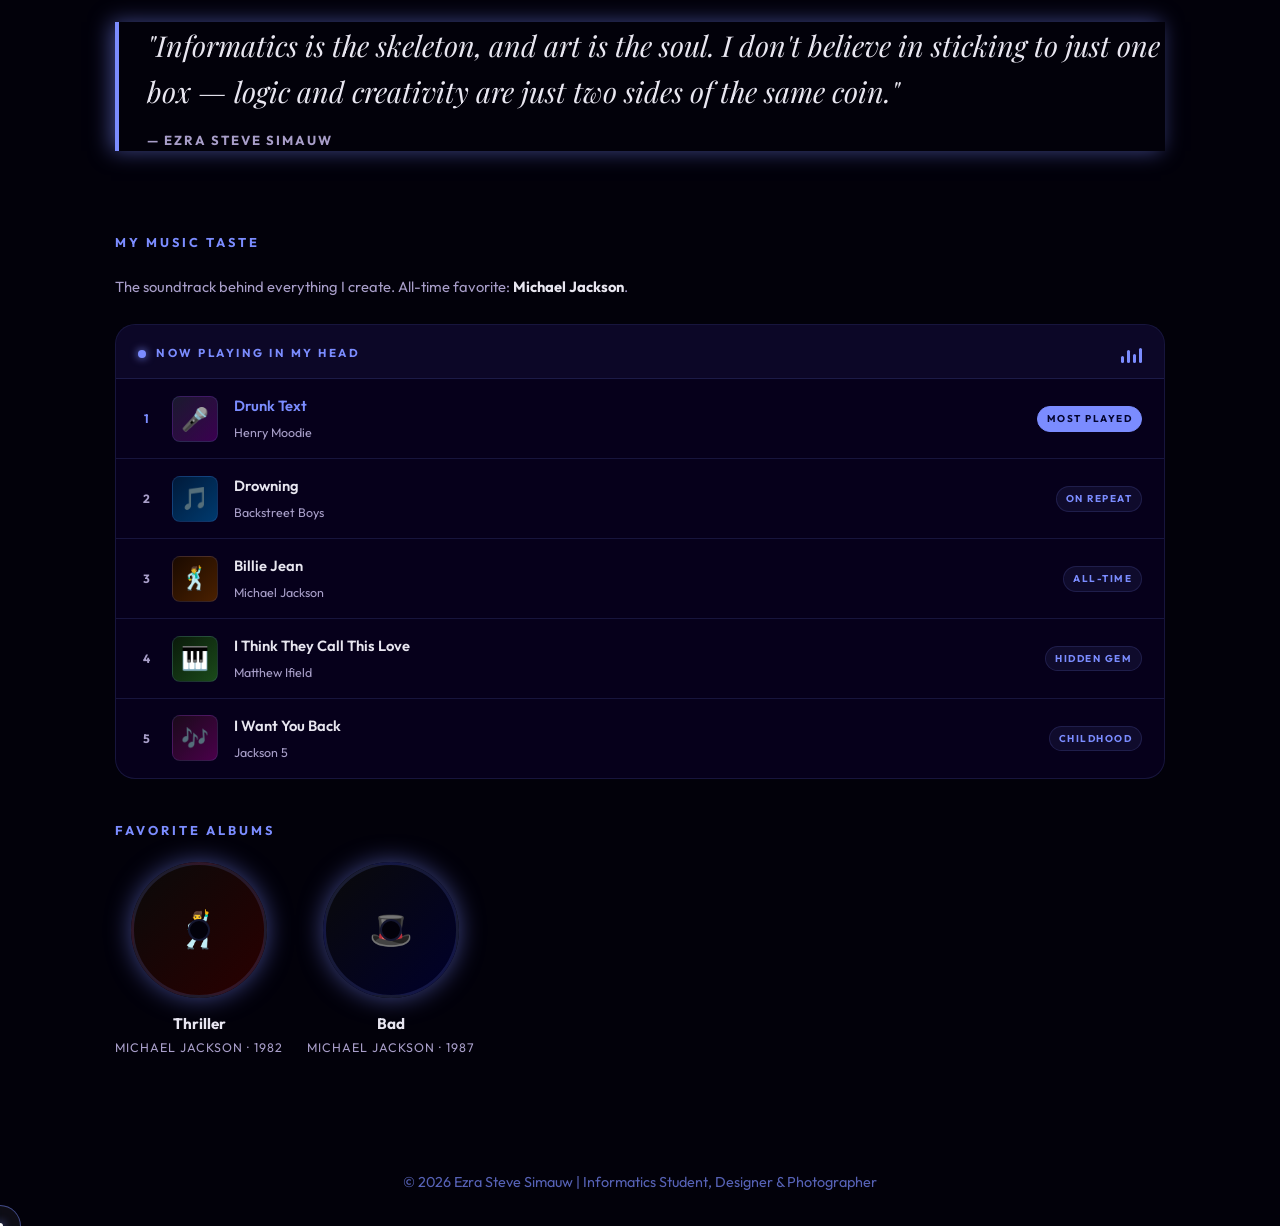
==== commit 7b633afd: "NEW UPDATE BIG BRO!" ====
--- a/about.html
+++ b/about.html
@@ -16,58 +16,88 @@
             filter: none;
         }
 
-        /* ── HERO ── */
+        
         .about-hero {
-            display: flex;
+            display: grid;
+            grid-template-columns: 260px 1fr;
             gap: 60px;
-            align-items: center;
+            align-items: start;
             margin-top: 70px;
-            flex-wrap: wrap;
         }
 
         .about-photo-wrap {
-            flex-shrink: 0;
             position: relative;
         }
 
+        @media (min-width: 701px) {
+            .about-photo-wrap {
+                position: sticky;
+                top: 100px;
+            }
+        }
+
         .about-photo {
-            width: 280px;
-            height: 340px;
+            width: 100%;
+            height: 320px;
             object-fit: cover;
             object-position: center top;
             border-radius: 20px;
             border: 2px solid var(--glass-border);
             box-shadow: 0 0 40px var(--glow);
             display: block;
-        }
-
-        /* Accent corner decoration */
+            transition: transform 0.4s ease, box-shadow 0.4s ease, border-color 0.4s ease;
+        }
+
+        .about-photo-wrap:hover .about-photo {
+            transform: scale(1.03) translateY(-4px);
+            box-shadow: 0 0 60px var(--glow), 0 20px 40px rgba(0,0,0,0.4);
+            border-color: var(--accent);
+        }
+
+        .about-photo-wrap:hover::before {
+            top: -14px;
+            left: -14px;
+            width: 64px;
+            height: 64px;
+            transition: all 0.4s ease;
+        }
+
+        .about-photo-wrap:hover::after {
+            bottom: -14px;
+            right: -14px;
+            width: 64px;
+            height: 64px;
+            transition: all 0.4s ease;
+        }
+
+        
         .about-photo-wrap::before {
             content: '';
             position: absolute;
             top: -10px;
             left: -10px;
-            width: 60px;
-            height: 60px;
+            width: 50px;
+            height: 50px;
             border-top: 3px solid var(--accent);
             border-left: 3px solid var(--accent);
             border-radius: 4px 0 0 0;
+            transition: all 0.4s ease;
         }
         .about-photo-wrap::after {
             content: '';
             position: absolute;
             bottom: -10px;
             right: -10px;
-            width: 60px;
-            height: 60px;
+            width: 50px;
+            height: 50px;
             border-bottom: 3px solid var(--accent);
             border-right: 3px solid var(--accent);
             border-radius: 0 0 4px 0;
+            transition: all 0.4s ease;
         }
 
         .about-bio {
-            flex: 1;
-            min-width: 280px;
+            min-width: 0;
         }
 
         .about-bio h1 {
@@ -79,77 +109,79 @@
         .about-bio .subtitle {
             font-family: 'Outfit', sans-serif;
             color: var(--text-sub);
-            font-size: 0.9rem;
-            letter-spacing: 2px;
-            font-weight: 600;
-            margin-bottom: 24px;
+            font-size: 0.82rem;
+            letter-spacing: 3px;
+            font-weight: 700;
+            margin-bottom: 28px;
         }
 
         .about-bio p {
             color: var(--text-sub);
-            font-size: 1rem;
-            line-height: 1.85;
-            margin-bottom: 16px;
+            font-size: 0.97rem;
+            line-height: 1.9;
+            margin-bottom: 14px;
         }
 
         .about-bio p b {
             color: var(--text-main);
         }
 
-
-        /* ── MUSIC WIDGET ── */
-        .music-card {
+        @media (max-width: 700px) {
+            .about-hero { grid-template-columns: 1fr; }
+            .about-photo { height: 260px; }
+        }
+
+        
+        .music-section-wrap {
             background: var(--glass-bg);
             border: 1px solid var(--glass-border);
-            border-radius: 14px;
-            padding: 16px;
+            border-radius: 20px;
+            overflow: hidden;
+            margin-bottom: 40px;
+        }
+
+        .music-section-header {
             display: flex;
             align-items: center;
-            gap: 14px;
-            transition: transform 0.3s ease, box-shadow 0.3s ease;
-        }
-        .music-card:hover {
-            transform: translateY(-5px);
-            box-shadow: 0 10px 25px var(--glow);
-        }
-        .music-card-art {
-            width: 52px;
-            height: 52px;
-            border-radius: 10px;
-            flex-shrink: 0;
+            justify-content: space-between;
+            padding: 18px 22px 14px;
+            border-bottom: 1px solid var(--glass-border);
+            background: rgba(123, 140, 255, 0.05);
+        }
+
+        .music-section-header-left {
             display: flex;
             align-items: center;
-            justify-content: center;
-        }
-        .music-card-info {
-            flex: 1;
-            min-width: 0;
-        }
-        .music-card-label {
-            font-size: 0.65rem;
+            gap: 10px;
+        }
+
+        .music-dot {
+            width: 8px;
+            height: 8px;
+            background: var(--accent);
+            border-radius: 50%;
+            box-shadow: 0 0 8px var(--accent);
+            animation: pulse-dot 1.8s ease-in-out infinite;
+        }
+
+        @keyframes pulse-dot {
+            0%, 100% { opacity: 1; transform: scale(1); }
+            50% { opacity: 0.5; transform: scale(0.7); }
+        }
+
+        .music-section-title {
+            font-family: 'Outfit', sans-serif;
+            font-size: 0.72rem;
             font-weight: 700;
-            letter-spacing: 2px;
+            letter-spacing: 2.5px;
             color: var(--accent);
-            margin-bottom: 3px;
-        }
-        .music-card-title {
-            font-size: 0.95rem;
-            font-weight: 700;
-            color: var(--text-main);
-            white-space: nowrap;
-            overflow: hidden;
-            text-overflow: ellipsis;
-        }
-        .music-card-artist {
-            font-size: 0.78rem;
-            color: var(--text-sub);
-            margin-top: 2px;
-        }
+        }
+
         .music-bar {
             display: flex;
             align-items: flex-end;
             gap: 3px;
-            height: 20px;
+            height: 18px;
             flex-shrink: 0;
         }
         .music-bar span {
@@ -159,16 +191,111 @@
             border-radius: 2px;
             animation: music-bounce 1.2s ease-in-out infinite;
         }
-        .music-bar span:nth-child(1) { height: 8px;  animation-delay: 0s; }
-        .music-bar span:nth-child(2) { height: 14px; animation-delay: 0.2s; }
-        .music-bar span:nth-child(3) { height: 10px; animation-delay: 0.4s; }
-        .music-bar span:nth-child(4) { height: 16px; animation-delay: 0.1s; }
+        .music-bar span:nth-child(1) { height: 7px;  animation-delay: 0s; }
+        .music-bar span:nth-child(2) { height: 13px; animation-delay: 0.2s; }
+        .music-bar span:nth-child(3) { height: 9px;  animation-delay: 0.4s; }
+        .music-bar span:nth-child(4) { height: 15px; animation-delay: 0.1s; }
         @keyframes music-bounce {
             0%, 100% { transform: scaleY(1);   }
             50%       { transform: scaleY(0.3); }
         }
 
-        /* ── VINYL ALBUMS ── */
+        .music-track-list {
+            display: flex;
+            flex-direction: column;
+        }
+
+        .music-track {
+            display: flex;
+            align-items: center;
+            gap: 16px;
+            padding: 14px 22px;
+            border-bottom: 1px solid var(--glass-border);
+            transition: background 0.2s ease;
+            cursor: default;
+        }
+
+        .music-track:last-child {
+            border-bottom: none;
+        }
+
+        .music-track:hover {
+            background: rgba(123, 140, 255, 0.07);
+        }
+
+        .music-track-num {
+            font-size: 0.75rem;
+            font-weight: 700;
+            color: var(--text-sub);
+            width: 18px;
+            text-align: center;
+            flex-shrink: 0;
+            font-family: 'Outfit', sans-serif;
+            letter-spacing: 0.5px;
+        }
+
+        .music-track:first-child .music-track-num {
+            color: var(--accent);
+        }
+
+        .music-track-art {
+            width: 44px;
+            height: 44px;
+            border-radius: 8px;
+            flex-shrink: 0;
+            display: flex;
+            align-items: center;
+            justify-content: center;
+            font-size: 1.4rem;
+            border: 1px solid var(--glass-border);
+        }
+
+        .music-track-info {
+            flex: 1;
+            min-width: 0;
+        }
+
+        .music-track-name {
+            font-size: 0.92rem;
+            font-weight: 600;
+            color: var(--text-main);
+            white-space: nowrap;
+            overflow: hidden;
+            text-overflow: ellipsis;
+            font-family: 'Outfit', sans-serif;
+        }
+
+        .music-track:first-child .music-track-name {
+            color: var(--accent);
+        }
+
+        .music-track-artist {
+            font-size: 0.78rem;
+            color: var(--text-sub);
+            margin-top: 2px;
+            font-family: 'Outfit', sans-serif;
+        }
+
+        .music-track-tag {
+            font-size: 0.62rem;
+            font-weight: 700;
+            letter-spacing: 1.5px;
+            color: var(--accent);
+            border: 1px solid var(--glass-border);
+            background: rgba(123, 140, 255, 0.08);
+            padding: 3px 9px;
+            border-radius: 20px;
+            white-space: nowrap;
+            flex-shrink: 0;
+        }
+
+        .music-track:first-child .music-track-tag {
+            background: var(--accent);
+            color: #04052E;
+            border-color: var(--accent);
+        }
+
+        
         .album-vinyl {
             display: flex;
             flex-direction: column;
@@ -203,7 +330,7 @@
         .vinyl-info {
             text-align: center;
         }
-        /* ── QUICK FACTS ── */
+        
         .facts-grid {
             display: grid;
             grid-template-columns: repeat(auto-fit, minmax(180px, 1fr));
@@ -247,7 +374,7 @@
             color: var(--text-main);
         }
 
-        /* ── INFLUENCES ── */
+        
         .influences-section {
             margin-top: 80px;
         }
@@ -285,7 +412,7 @@
             border-color: var(--accent);
         }
 
-        /* ── PHILOSOPHY QUOTE ── */
+        
         .philosophy {
             margin-top: 80px;
             margin-bottom: 80px;
@@ -314,7 +441,7 @@
             margin-top: 16px;
         }
 
-        /* ── CTA ── */
+        
         .about-cta {
             display: flex;
             gap: 15px;
@@ -356,10 +483,6 @@
             transform: translateY(-3px);
         }
 
-        @media (max-width: 600px) {
-            .about-photo { width: 100%; height: 300px; }
-            .about-photo-wrap { width: 100%; }
-        }
     </style>
     <style id="preloader-style">
         #preloader {
@@ -401,16 +524,28 @@
     </div>
 
     <nav>
-        <a href="index.html">HOME</a>
-        <a href="about.html" class="active">ABOUT</a>
-        <a href="gallery.html">GALLERY</a>
-        <a href="blog.html">BLOG</a>
-        <a href="contact.html">CONTACT</a>
+        <a href="index.html" class="nav-brand">EZRA</a>
+        <button class="hamburger" aria-label="Toggle menu">
+            <span></span><span></span><span></span>
+        </button>
+        <div class="nav-links">
+            <a href="index.html">HOME</a>
+            <a href="about.html" class="active">ABOUT</a>
+            <a href="gallery.html">GALLERY</a>
+            <a href="blog.html">BLOG</a>
+            <a href="contact.html">CONTACT</a>
+            <div class="theme-switch-wrapper">
+                <label class="theme-switch" for="checkbox">
+                    <input type="checkbox" id="checkbox" />
+                    <div class="slider"></div>
+                </label>
+            </div>
+        </div>
     </nav>
 
     <main class="container">
 
-        <!-- HERO -->
+        
         <div class="about-hero css-fade delay-1">
             <div class="about-photo-wrap">
                 <img src="Portrait/Ezra5.jpeg" alt="Ezra Steve Simauw" class="about-photo">
@@ -420,11 +555,13 @@
                 <p class="subtitle">INFORMATICS STUDENT · UNSRAT</p>
                 <h1>Ezra Steve Simauw.</h1>
 
-                <p>I have always been an <b>artist by nature</b>. Long before I knew what a line of code was, my world was defined by the scratch of a pencil on paper and the melodies I found on the <b>piano and guitar</b>. As a native of Manado currently studying Informatics at UNSRAT, I'll be the first to admit that my path hasn't been a straight line — I chose the future, but I never lost the passion.</p>
-
-                <p>That choice made me a <b>"flexible" creator</b> in every sense of the word. I am a singer, a dancer, and a musician; a photographer, a graphic designer, and a video editor. My musical influences — from the timeless precision of <b>Michael Jackson and the Jackson 5</b> to the nostalgic harmonies of the <b>Backstreet Boys</b> — infuse my visual work with rhythm and energy. I don't just see a design or a photograph; I <i>feel</i> the tempo and the groove of the composition.</p>
-
-                <p>To me, <b>Informatics provides the skeleton, and art provides the soul.</b> My technical studies taught me a level of logic and meticulousness that helps me design digital experiences that aren't just pretty, but functional. I refuse to be labeled as "just" a student or "just" an artist. I am a <b>multidisciplinary creator</b> who believes that logic and creativity are two sides of the same coin.</p>
+                <p>I've always been an <b>artist at heart</b>. Long before I ever touched a line of code, my world was all about the scratch of a pencil on paper and whatever melodies I could pick out on the <b>piano or guitar</b>. To be honest, my path hasn't exactly been a straight line. When I had to choose between a "starving artist" hobby and a steady career, I chose the future: <b>Informatics at UNSRAT</b>. I stepped into the world of technical logic not because I lost my passion for drawing, but because I wanted to see if I could <b>build a bridge between the two</b>.</p>
+
+                <p>That choice has made me a <b>"flexible" creator</b> in the best way possible. My toolkit is pretty broad — I'm a singer, a dancer, and a musician; a photographer, a graphic designer, and a video editor. Drawing was my first love, but I've found that all these different skills actually feed into each other. My musical taste — everything from the precision of <b>Michael Jackson</b> to the harmonies of the <b>Backstreet Boys</b> — gives my visual work a certain rhythm. I don't just look at a design or a photo; I'm looking for the <i>"groove"</i> in the composition.</p>
+
+                <p>People often ask how an Informatics student ends up so deep in the arts. For me, it's simple: <b>Informatics is the skeleton, and art is the soul.</b> My technical studies have given me a meticulous, logical eye that a lot of "pure" artists might miss. When I'm coding, I'm building a system; when I'm framing a shot or designing a layout, I'm using that same logic to find the perfect balance. Understanding how the web works "under the hood" gives me an edge in making digital experiences that actually <b>feel right</b>.</p>
+
+                <p>At the end of the day, I don't really believe in sticking to just one box. I'm a <b>multidisciplinary creator</b> who believes that logic and creativity are just two sides of the same coin. Whether I'm writing code or working on a new design, my goal is to stay adaptable and keep things fresh. I'm here to prove that you don't have to trade your artistic nature for a steady career — you just have to be <b>flexible enough to let the two worlds collide</b>.</p>
 
                 <div class="about-cta">
                     <a href="gallery.html" class="about-btn primary">VIEW MY WORK</a>
@@ -433,7 +570,7 @@
             </div>
         </div>
 
-        <!-- QUICK FACTS -->
+        
         <div class="facts-grid css-fade delay-2">
             <div class="fact-card">
                 <span class="fact-icon">🎓</span>
@@ -462,7 +599,7 @@
             </div>
         </div>
 
-        <!-- INFLUENCES -->
+        
         <div class="influences-section css-fade delay-3">
             <p class="section-label">INFLUENCES & INSPIRATIONS</p>
             <div class="influence-list">
@@ -477,108 +614,102 @@
             </div>
         </div>
 
-        <!-- PHILOSOPHY QUOTE -->
+        
         <div class="philosophy css-fade delay-4">
             <blockquote class="philosophy-quote">
-                "Informatics provides the structure while art provides the soul. You don't have to choose between a creative heart and a technical mind — just be flexible enough to let the two worlds collide."
+                "Informatics is the skeleton, and art is the soul. I don't believe in sticking to just one box — logic and creativity are just two sides of the same coin."
                 <span>— EZRA STEVE SIMAUW</span>
             </blockquote>
         </div>
 
-
-        <!-- MUSIC TASTE -->
+        
         <div class="css-fade delay-5" style="margin-top: 80px; margin-bottom: 80px;">
             <p class="section-label">MY MUSIC TASTE</p>
-            <p style="color: var(--text-sub); font-size: 0.95rem; margin-bottom: 30px; max-width: 500px;">
+            <p style="color: var(--text-sub); font-size: 0.92rem; margin-bottom: 24px; max-width: 520px;">
                 The soundtrack behind everything I create. All-time favorite: <b style="color: var(--text-main);">Michael Jackson</b>.
             </p>
 
-            <div style="display: grid; grid-template-columns: repeat(auto-fill, minmax(260px, 1fr)); gap: 16px; margin-bottom: 40px;">
-
-                <div class="music-card">
-                    <div class="music-card-art" style="background: linear-gradient(135deg, #1a1a2e, #3a0050);">
-                        <span style="font-size:2.2rem;">🎤</span>
-                    </div>
-                    <div class="music-card-info">
-                        <div class="music-card-label">MOST PLAYED</div>
-                        <div class="music-card-title">Drunk Text</div>
-                        <div class="music-card-artist">Henry Moodie</div>
+            
+            <div class="music-section-wrap">
+                <div class="music-section-header">
+                    <div class="music-section-header-left">
+                        <div class="music-dot"></div>
+                        <span class="music-section-title">NOW PLAYING IN MY HEAD</span>
                     </div>
                     <span class="music-bar"><span></span><span></span><span></span><span></span></span>
                 </div>
-
-                <div class="music-card">
-                    <div class="music-card-art" style="background: linear-gradient(135deg, #001a3a, #003a6e);">
-                        <span style="font-size:2.2rem;">🎵</span>
-                    </div>
-                    <div class="music-card-info">
-                        <div class="music-card-label">ON REPEAT</div>
-                        <div class="music-card-title">Drowning</div>
-                        <div class="music-card-artist">Backstreet Boys</div>
-                    </div>
-                    <span class="music-bar"><span></span><span></span><span></span><span></span></span>
+                <div class="music-track-list">
+                    <div class="music-track">
+                        <span class="music-track-num">1</span>
+                        <div class="music-track-art" id="art-1" style="background: linear-gradient(135deg, #1a1a2e, #3a0050);">🎤</div>
+                        <div class="music-track-info">
+                            <div class="music-track-name">Drunk Text</div>
+                            <div class="music-track-artist">Henry Moodie</div>
+                        </div>
+                        <span class="music-track-tag">MOST PLAYED</span>
+                    </div>
+                    <div class="music-track">
+                        <span class="music-track-num">2</span>
+                        <div class="music-track-art" id="art-2" style="background: linear-gradient(135deg, #001a3a, #003a6e);">🎵</div>
+                        <div class="music-track-info">
+                            <div class="music-track-name">Drowning</div>
+                            <div class="music-track-artist">Backstreet Boys</div>
+                        </div>
+                        <span class="music-track-tag">ON REPEAT</span>
+                    </div>
+                    <div class="music-track">
+                        <span class="music-track-num">3</span>
+                        <div class="music-track-art" id="art-3" style="background: linear-gradient(135deg, #1a0a00, #4a2000);">🕺</div>
+                        <div class="music-track-info">
+                            <div class="music-track-name">Billie Jean</div>
+                            <div class="music-track-artist">Michael Jackson</div>
+                        </div>
+                        <span class="music-track-tag">ALL-TIME</span>
+                    </div>
+                    <div class="music-track">
+                        <span class="music-track-num">4</span>
+                        <div class="music-track-art" id="art-4" style="background: linear-gradient(135deg, #0a1a0a, #1a4a1a);">🎹</div>
+                        <div class="music-track-info">
+                            <div class="music-track-name">I Think They Call This Love</div>
+                            <div class="music-track-artist">Matthew Ifield</div>
+                        </div>
+                        <span class="music-track-tag">HIDDEN GEM</span>
+                    </div>
+                    <div class="music-track">
+                        <span class="music-track-num">5</span>
+                        <div class="music-track-art" id="art-5" style="background: linear-gradient(135deg, #1a0a1a, #4a004a);">🎶</div>
+                        <div class="music-track-info">
+                            <div class="music-track-name">I Want You Back</div>
+                            <div class="music-track-artist">Jackson 5</div>
+                        </div>
+                        <span class="music-track-tag">CHILDHOOD</span>
+                    </div>
                 </div>
-
-                <div class="music-card">
-                    <div class="music-card-art" style="background: linear-gradient(135deg, #1a0a00, #4a2000);">
-                        <span style="font-size:2.2rem;">🕺</span>
-                    </div>
-                    <div class="music-card-info">
-                        <div class="music-card-label">ALL-TIME CLASSIC</div>
-                        <div class="music-card-title">Billie Jean</div>
-                        <div class="music-card-artist">Michael Jackson</div>
-                    </div>
-                    <span class="music-bar"><span></span><span></span><span></span><span></span></span>
+            </div>
+
+            
+            <p class="section-label" style="margin-top: 40px;">FAVORITE ALBUMS</p>
+            <div style="display: flex; gap: 24px; flex-wrap: wrap; align-items: flex-start;">
+
+                <div class="album-vinyl">
+                    <div class="vinyl-art" id="vinyl-thriller" style="background: linear-gradient(135deg, #0a0a0a, #2a0000);">
+                        <span style="font-size: 2.2rem;">🕺</span>
+                        <div class="vinyl-hole"></div>
+                    </div>
+                    <div class="vinyl-info">
+                        <div style="font-weight: 700; color: var(--text-main); font-size: 0.95rem;">Thriller</div>
+                        <div style="color: var(--text-sub); font-size: 0.78rem; letter-spacing: 1px;">MICHAEL JACKSON · 1982</div>
+                    </div>
                 </div>
 
-                <div class="music-card">
-                    <div class="music-card-art" style="background: linear-gradient(135deg, #0a1a0a, #1a4a1a);">
-                        <span style="font-size:2.2rem;">🎹</span>
-                    </div>
-                    <div class="music-card-info">
-                        <div class="music-card-label">HIDDEN GEM</div>
-                        <div class="music-card-title">I Think They Call This Love</div>
-                        <div class="music-card-artist">Matthew Ifield</div>
-                    </div>
-                    <span class="music-bar"><span></span><span></span><span></span><span></span></span>
-                </div>
-
-                <div class="music-card">
-                    <div class="music-card-art" style="background: linear-gradient(135deg, #1a0a1a, #4a004a);">
-                        <span style="font-size:2.2rem;">🎶</span>
-                    </div>
-                    <div class="music-card-info">
-                        <div class="music-card-label">CHILDHOOD ANTHEM</div>
-                        <div class="music-card-title">I Want You Back</div>
-                        <div class="music-card-artist">Jackson 5</div>
-                    </div>
-                    <span class="music-bar"><span></span><span></span><span></span><span></span></span>
-                </div>
-
-            </div>
-
-            <p class="section-label" style="margin-top: 50px;">FAVORITE ALBUMS</p>
-            <div style="display: flex; gap: 20px; flex-wrap: wrap;">
-
                 <div class="album-vinyl">
-                    <div class="vinyl-art" style="background: linear-gradient(135deg, #0a0a0a, #2a0000);">
-                        <span style="font-size: 2.5rem;">🕺</span>
+                    <div class="vinyl-art" id="vinyl-bad" style="background: linear-gradient(135deg, #0a0a0a, #00002a);">
+                        <span style="font-size: 2.2rem;">🎩</span>
                         <div class="vinyl-hole"></div>
                     </div>
                     <div class="vinyl-info">
-                        <div style="font-weight: 700; color: var(--text-main); font-size: 1rem;">Thriller</div>
-                        <div style="color: var(--text-sub); font-size: 0.82rem; letter-spacing: 1px;">MICHAEL JACKSON · 1982</div>
-                    </div>
-                </div>
-
-                <div class="album-vinyl">
-                    <div class="vinyl-art" style="background: linear-gradient(135deg, #0a0a0a, #00002a);">
-                        <span style="font-size: 2.5rem;">🎩</span>
-                        <div class="vinyl-hole"></div>
-                    </div>
-                    <div class="vinyl-info">
-                        <div style="font-weight: 700; color: var(--text-main); font-size: 1rem;">Bad</div>
-                        <div style="color: var(--text-sub); font-size: 0.82rem; letter-spacing: 1px;">MICHAEL JACKSON · 1987</div>
+                        <div style="font-weight: 700; color: var(--text-main); font-size: 0.95rem;">Bad</div>
+                        <div style="color: var(--text-sub); font-size: 0.78rem; letter-spacing: 1px;">MICHAEL JACKSON · 1987</div>
                     </div>
                 </div>
 
@@ -593,13 +724,68 @@
     <button id="back-to-top" title="Back to top">&#8679;</button>
 
     <script>
-        window.addEventListener('load', () => {
+        
+        function hidePreloader() {
             const preloader = document.getElementById('preloader');
-            if (preloader) setTimeout(() => preloader.classList.add('hidden'), 300);
-        });
+            if (preloader) preloader.classList.add('hidden');
+        }
+        window.addEventListener('load', () => setTimeout(hidePreloader, 300));
+        setTimeout(hidePreloader, 2000);
+
+        
+        
+        async function loadAlbumArt() {
+            const tracks = [
+                { id: 'art-1', query: 'Henry Moodie Drunk Text',                    emoji: '🎤' },
+                { id: 'art-2', query: 'Backstreet Boys Drowning',                    emoji: '🎵' },
+                { id: 'art-3', query: 'Michael Jackson Thriller',                    emoji: '🕺' },
+                { id: 'art-4', query: 'Matthew Ifield I Think They Call This Love',  emoji: '🎹' },
+                { id: 'art-5', query: 'Jackson 5 I Want You Back',                   emoji: '🎶' },
+            ];
+            const vinyls = [
+                { id: 'vinyl-thriller', query: 'Michael Jackson Thriller 1982' },
+                { id: 'vinyl-bad',      query: 'Michael Jackson Bad 1987'      },
+            ];
+
+            async function fetchArt(query) {
+                try {
+                    const res  = await fetch(`https://itunes.apple.com/search?term=${encodeURIComponent(query)}&media=music&limit=1`);
+                    const data = await res.json();
+                    if (data.results && data.results[0])
+                        return data.results[0].artworkUrl100.replace('100x100bb', '300x300bb');
+                } catch(e) {}
+                return null;
+            }
+
+            for (const t of tracks) {
+                const el = document.getElementById(t.id);
+                if (!el) continue;
+                const url = await fetchArt(t.query);
+                if (url) {
+                    el.style.cssText += ';padding:0;overflow:hidden;';
+                    el.innerHTML = `<img src="${url}" alt="" style="width:100%;height:100%;object-fit:cover;border-radius:7px;" onerror="this.parentElement.innerHTML='${t.emoji}'">`;
+                }
+            }
+
+            for (const v of vinyls) {
+                const el = document.getElementById(v.id);
+                if (!el) continue;
+                const url = await fetchArt(v.query);
+                if (url) {
+                    el.style.cssText += ';padding:0;overflow:hidden;';
+                    el.innerHTML = `<img src="${url}" alt="" style="width:100%;height:100%;object-fit:cover;border-radius:50%;"><div class="vinyl-hole"></div>`;
+                }
+            }
+        }
+
+        if (document.readyState === 'loading') {
+            document.addEventListener('DOMContentLoaded', loadAlbumArt);
+        } else {
+            loadAlbumArt();
+        }
     </script>
 
-    <!-- EASTER EGG: Konami Code -->
+    
     <script>
         (function() {
             const KONAMI = ['ArrowUp','ArrowUp','ArrowDown','ArrowDown','ArrowLeft','ArrowRight','ArrowLeft','ArrowRight','b','a'];
--- a/style.css
+++ b/style.css
@@ -1,8 +1,5 @@
 @import url('https://fonts.googleapis.com/css2?family=DM+Sans:ital,opsz,wght@0,9..40,300;0,9..40,400;0,9..40,600;0,9..40,700;1,9..40,400&family=Sora:wght@400;600;700;800&family=Lora:ital,wght@1,400;1,600&family=Outfit:wght@300;400;500;600&display=swap');
 
-/* ============================================
-   THEME VARIABLES
-   ============================================ */
 :root {
     --bg-color: #02010A;
     --glass-bg: rgba(20, 1, 82, 0.25);
@@ -16,7 +13,6 @@
     --modal-bg: rgba(3, 1, 8, 0.95);
 }
 
-/* Light Mode Override */
 [data-theme="light"] {
     --bg-color: #f4f4f9;
     --glass-bg: rgba(255, 255, 255, 0.7);
@@ -30,9 +26,6 @@
     --modal-bg: rgba(255, 255, 255, 0.98);
 }
 
-/* ============================================
-   BASE BODY — single definition
-   ============================================ */
 body {
     background-color: var(--bg-color);
     color: var(--text-main);
@@ -44,7 +37,6 @@
     transition: background-color 0.4s ease, color 0.4s ease, opacity 0.4s ease-out;
 }
 
-/* Body / descriptive text — Nunito */
 p, li, label, input, textarea, .descriptive-text, .topic-list li,
 .form-control, .post-card p, nav a, .album-info p, .back-link,
 .sidebar-title, .post-date, footer {
@@ -55,9 +47,6 @@
     opacity: 0;
 }
 
-/* ============================================
-   BACKGROUND CANVAS — single definition
-   ============================================ */
 #bg-canvas {
     position: fixed;
     top: 0;
@@ -94,9 +83,6 @@
     animation: drift 20s infinite alternate-reverse ease-in-out;
 }
 
-/* ============================================
-   NAVIGATION
-   ============================================ */
 nav {
     backdrop-filter: blur(15px);
     background: var(--glass-bg);
@@ -105,7 +91,7 @@
     top: 0;
     z-index: 1000;
     display: flex;
-    justify-content: flex-end;
+    justify-content: space-between;
     align-items: center;
     gap: 30px;
     border-bottom: 1px solid var(--glass-border);
@@ -143,9 +129,6 @@
     border-radius: 2px;
 }
 
-/* ============================================
-   THEME TOGGLE SWITCH
-   ============================================ */
 .theme-switch-wrapper {
     display: flex;
     align-items: center;
@@ -210,9 +193,6 @@
     transform: translateX(22px);
 }
 
-/* ============================================
-   LAYOUT & CONTAINERS
-   ============================================ */
 .container {
     max-width: 1050px;
     margin: 60px auto;
@@ -226,9 +206,6 @@
     gap: 50px;
 }
 
-/* ============================================
-   GLASS CARDS
-   ============================================ */
 .glass-card {
     background: var(--glass-bg);
     backdrop-filter: blur(20px);
@@ -247,9 +224,6 @@
     box-shadow: 0 8px 32px 0 rgba(0, 0, 0, 0.6), 0 0 20px rgba(123, 140, 255, 0.1) inset;
 }
 
-/* ============================================
-   TYPOGRAPHY
-   ============================================ */
 h1 {
     font-family: 'Sora', sans-serif;
     font-size: 3.5rem;
@@ -274,9 +248,6 @@
     color: var(--text-sub);
 }
 
-/* ============================================
-   GALLERY
-   ============================================ */
 .gallery-grid {
     display: grid;
     grid-template-columns: repeat(auto-fit, minmax(300px, 1fr));
@@ -309,9 +280,6 @@
     display: block;
 }
 
-/* ============================================
-   LIGHTBOX / MODAL
-   ============================================ */
 #lightbox {
     position: fixed;
     top: 0;
@@ -390,7 +358,6 @@
     transform: scale(1.1);
 }
 
-/* Slider Arrows */
 .prev-btn,
 .next-btn {
     cursor: pointer;
@@ -415,9 +382,6 @@
     transform: scale(1.2);
 }
 
-/* ============================================
-   READ MORE / EXTENDED CONTENT
-   ============================================ */
 .extended-content {
     max-height: 0;
     overflow: hidden;
@@ -450,9 +414,6 @@
     transform: translateY(2px);
 }
 
-/* ============================================
-   ANIMATIONS — single set of keyframes
-   ============================================ */
 @keyframes drift {
     0%   { transform: translate(0px, 0px) scale(1); }
     100% { transform: translate(50px, -50px) scale(1.1); }
@@ -471,9 +432,6 @@
     50% { opacity: 0; }
 }
 
-/* ============================================
-   ANIMATION UTILITY CLASSES
-   ============================================ */
 .css-fade {
     opacity: 0;
     transform: translateY(20px);
@@ -495,18 +453,12 @@
     transform: translateY(0);
 }
 
-/* ============================================
-   BLINKING CURSOR
-   ============================================ */
 .blinking-cursor {
     font-weight: 300;
     color: var(--accent);
     animation: blink 1s step-end infinite;
 }
 
-/* ============================================
-   CUSTOM CURSOR (desktop/mouse only)
-   ============================================ */
 @media (pointer: fine) {
     body, a, button, .gallery-item {
         cursor: none !important;
@@ -547,9 +499,6 @@
     }
 }
 
-/* ============================================
-   FOOTER
-   ============================================ */
 footer {
     text-align: center;
     padding: 60px 0;
@@ -558,9 +507,6 @@
     opacity: 0.6;
 }
 
-/* ============================================
-   RESPONSIVE — MOBILE
-   ============================================ */
 @media screen and (max-width: 768px) {
     nav {
         justify-content: center;
@@ -602,7 +548,7 @@
         grid-template-columns: repeat(auto-fit, minmax(250px, 1fr));
     }
 
-    /* Fix landscape image centering on mobile */
+    
     .photo-item img,
     .gallery-item img,
     .album-image,
@@ -611,7 +557,7 @@
         object-position: center center !important;
     }
 
-    /* Make blog photo grid single column so landscape images render better */
+    
     .post-photo-grid {
         grid-template-columns: 1fr;
     }
@@ -621,10 +567,6 @@
     }
 }
 
-/* ============================================
-   SCROLL ANIMATIONS
-   Images and cards fade+slide in on scroll
-   ============================================ */
 .scroll-reveal {
     opacity: 0;
     transform: translateY(40px);
@@ -636,22 +578,25 @@
     transform: translateY(0);
 }
 
-/* Stagger delays for grid children */
 .scroll-reveal.delay-100 { transition-delay: 0.1s; }
 .scroll-reveal.delay-200 { transition-delay: 0.2s; }
 .scroll-reveal.delay-300 { transition-delay: 0.3s; }
 .scroll-reveal.delay-400 { transition-delay: 0.4s; }
 .scroll-reveal.delay-500 { transition-delay: 0.5s; }
 
-/* ============================================
-   PHOTO ITEM HOVER OVERLAY
-   Color overlay + text slide-up on hover
-   ============================================ */
+.photo-item,
+.photo-item img,
+.album-card,
+.album-image {
+    opacity: 1 !important;
+    transform: none !important;
+    transition: box-shadow 0.3s ease, border-color 0.3s ease !important;
+}
+
 .photo-item {
     position: relative;
 }
 
-/* Ensure landscape images are always centered, not top-cropped */
 .photo-item img,
 .gallery-item img,
 .album-image,
@@ -677,7 +622,7 @@
     align-items: flex-end;
     padding: 20px;
     box-sizing: border-box;
-    pointer-events: none; /* <--- ADD THIS LINE HERE */
+    pointer-events: none; 
 }
 
 .photo-item:hover .hover-overlay {
@@ -700,9 +645,6 @@
     opacity: 1;
 }
 
-/* ============================================
-   BACK TO TOP BUTTON
-   ============================================ */
 #back-to-top {
     position: fixed;
     bottom: 35px;
@@ -736,4 +678,347 @@
     background: #fff;
     color: var(--accent);
     box-shadow: 0 4px 25px var(--glow);
+}
+
+#scroll-progress {
+    position: fixed;
+    top: 0;
+    left: 0;
+    height: 3px;
+    width: 0%;
+    background: linear-gradient(to right, var(--accent), #c084fc);
+    z-index: 9999;
+    box-shadow: 0 0 10px var(--glow);
+    transition: width 0.1s linear;
+    pointer-events: none;
+}
+
+.cursor-trail-dot {
+    position: fixed;
+    border-radius: 50%;
+    background: var(--accent);
+    pointer-events: none;
+    z-index: 9997;
+    transform: translate(-50%, -50%);
+    box-shadow: 0 0 6px var(--glow);
+    transition: opacity 0.3s ease;
+}
+
+@keyframes skeleton-shimmer {
+    0%   { background-position: -400px 0; }
+    100% { background-position:  400px 0; }
+}
+
+.skeleton-loading {
+    background: linear-gradient(
+        90deg,
+        var(--glass-bg) 25%,
+        rgba(123,140,255,0.12) 50%,
+        var(--glass-bg) 75%
+    ) !important;
+    background-size: 800px 100% !important;
+    animation: skeleton-shimmer 1.4s infinite linear !important;
+    border-radius: inherit;
+}
+
+.skeleton-loading img {
+    opacity: 0;
+}
+
+#album-lightbox {
+    position: fixed;
+    inset: 0;
+    background: rgba(2, 1, 10, 0.97);
+    backdrop-filter: blur(20px);
+    z-index: 10000;
+    display: flex;
+    align-items: center;
+    justify-content: center;
+    opacity: 0;
+    visibility: hidden;
+    transition: opacity 0.35s ease, visibility 0.35s ease;
+}
+
+#album-lightbox.open {
+    opacity: 1;
+    visibility: visible;
+}
+
+.lb-img-wrap {
+    display: flex;
+    flex-direction: column;
+    align-items: center;
+    gap: 14px;
+    max-width: 90vw;
+    max-height: 90vh;
+}
+
+#lb-img {
+    max-width: 90vw;
+    max-height: 80vh;
+    object-fit: contain;
+    border-radius: 12px;
+    box-shadow: 0 0 60px rgba(123,140,255,0.25);
+    animation: zoomIn 0.3s ease;
+}
+
+#lb-caption {
+    color: var(--text-sub);
+    font-family: 'Outfit', sans-serif;
+    font-size: 0.9rem;
+    letter-spacing: 1.5px;
+    text-transform: uppercase;
+    margin: 0;
+}
+
+.lb-close, .lb-prev, .lb-next {
+    position: fixed;
+    background: var(--glass-bg);
+    border: 1px solid var(--glass-border);
+    color: var(--text-main);
+    cursor: pointer;
+    border-radius: 50%;
+    display: flex;
+    align-items: center;
+    justify-content: center;
+    transition: background 0.2s, border-color 0.2s, transform 0.2s;
+    font-size: 1.1rem;
+    z-index: 10001;
+}
+
+.lb-close:hover, .lb-prev:hover, .lb-next:hover {
+    background: var(--accent);
+    border-color: var(--accent);
+    color: #fff;
+    transform: scale(1.1);
+}
+
+.lb-close {
+    top: 24px;
+    right: 28px;
+    width: 44px;
+    height: 44px;
+}
+
+.lb-prev {
+    left: 20px;
+    top: 50%;
+    transform: translateY(-50%);
+    width: 48px;
+    height: 48px;
+}
+
+.lb-prev:hover {
+    transform: translateY(-50%) scale(1.1);
+}
+
+.lb-next {
+    right: 20px;
+    top: 50%;
+    transform: translateY(-50%);
+    width: 48px;
+    height: 48px;
+}
+
+.lb-next:hover {
+    transform: translateY(-50%) scale(1.1);
+}
+
+.social-links-grid {
+    display: flex;
+    flex-direction: column;
+    gap: 14px;
+    margin-top: 10px;
+}
+
+.social-link-card {
+    display: flex;
+    align-items: center;
+    gap: 16px;
+    padding: 14px 20px;
+    background: var(--glass-bg);
+    border: 1px solid var(--glass-border);
+    border-radius: 14px;
+    text-decoration: none;
+    color: var(--text-main);
+    transition: transform 0.25s ease, border-color 0.25s ease, box-shadow 0.25s ease, background 0.25s ease;
+    position: relative;
+    overflow: hidden;
+}
+
+.social-link-card::before {
+    content: '';
+    position: absolute;
+    inset: 0;
+    background: linear-gradient(135deg, var(--accent), transparent);
+    opacity: 0;
+    transition: opacity 0.3s ease;
+    z-index: 0;
+}
+
+.social-link-card:hover::before { opacity: 0.08; }
+
+.social-link-card:hover {
+    transform: translateX(6px);
+    border-color: var(--accent);
+    box-shadow: 0 4px 24px var(--glow);
+}
+
+.social-link-card .social-icon {
+    width: 40px;
+    height: 40px;
+    border-radius: 10px;
+    display: flex;
+    align-items: center;
+    justify-content: center;
+    font-size: 1.3rem;
+    flex-shrink: 0;
+    z-index: 1;
+}
+
+.social-link-card .social-text {
+    z-index: 1;
+}
+
+.social-link-card .social-name {
+    font-weight: 700;
+    font-size: 0.9rem;
+    letter-spacing: 1px;
+    color: var(--text-main);
+}
+
+.social-link-card .social-handle {
+    font-size: 0.78rem;
+    color: var(--text-sub);
+    margin-top: 2px;
+}
+
+.social-link-card .social-arrow {
+    margin-left: auto;
+    color: var(--accent);
+    font-size: 1rem;
+    opacity: 0;
+    transform: translateX(-6px);
+    transition: opacity 0.25s ease, transform 0.25s ease;
+    z-index: 1;
+}
+
+.social-link-card:hover .social-arrow {
+    opacity: 1;
+    transform: translateX(0);
+}
+
+@media (max-width: 768px) {
+    .lb-prev { left: 8px; }
+    .lb-next { right: 8px; }
+}
+
+
+.hamburger {
+    display: none;
+    flex-direction: column;
+    justify-content: center;
+    gap: 5px;
+    width: 36px;
+    height: 36px;
+    cursor: pointer;
+    z-index: 1100;
+    background: none;
+    border: none;
+    padding: 4px;
+    margin-left: auto;
+    flex-shrink: 0;
+}
+
+.hamburger span {
+    display: block;
+    height: 2px;
+    width: 100%;
+    background: var(--text-main);
+    border-radius: 2px;
+    transition: transform 0.35s ease, opacity 0.35s ease, background 0.3s ease;
+    transform-origin: center;
+}
+
+.hamburger.open span:nth-child(1) { transform: translateY(7px) rotate(45deg); }
+.hamburger.open span:nth-child(2) { opacity: 0; transform: scaleX(0); }
+.hamburger.open span:nth-child(3) { transform: translateY(-7px) rotate(-45deg); }
+
+.nav-brand {
+    font-family: 'Righteous', cursive;
+    font-size: 1rem;
+    letter-spacing: 3px;
+    color: var(--accent);
+    text-decoration: none;
+    flex-shrink: 0;
+}
+
+.nav-links {
+    display: flex;
+    align-items: center;
+    gap: 30px;
+}
+
+@media screen and (max-width: 768px) {
+    nav {
+        justify-content: space-between;
+        padding: 14px 20px;
+        position: sticky;
+        top: 0;
+        z-index: 2000;
+    }
+
+    .nav-brand {
+        font-size: 1rem;
+        letter-spacing: 3px;
+    }
+
+    .hamburger {
+        display: flex;
+        z-index: 2100;
+        position: relative;
+    }
+
+    .nav-links {
+        display: flex;
+        flex-direction: column;
+        align-items: center;
+        justify-content: center;
+        gap: 28px;
+        position: fixed;
+        top: 0;
+        left: 0;
+        width: 100%;
+        height: 100%;
+        background: rgba(2, 1, 10, 0.97);
+        backdrop-filter: blur(20px);
+        z-index: 2050;
+        opacity: 0;
+        pointer-events: none;
+        transform: translateY(-12px);
+        transition: opacity 0.35s ease, transform 0.35s ease;
+    }
+
+    .nav-links.open {
+        opacity: 1;
+        pointer-events: all;
+        transform: translateY(0);
+    }
+
+    .nav-links a {
+        font-size: 1.4rem !important;
+        letter-spacing: 4px !important;
+    }
+
+    .nav-links .theme-switch-wrapper {
+        margin-left: 0;
+        margin-top: 10px;
+    }
+
+    .hamburger.open {
+        z-index: 2100;
+        position: fixed;
+        top: 14px;
+        right: 20px;
+    }
 }
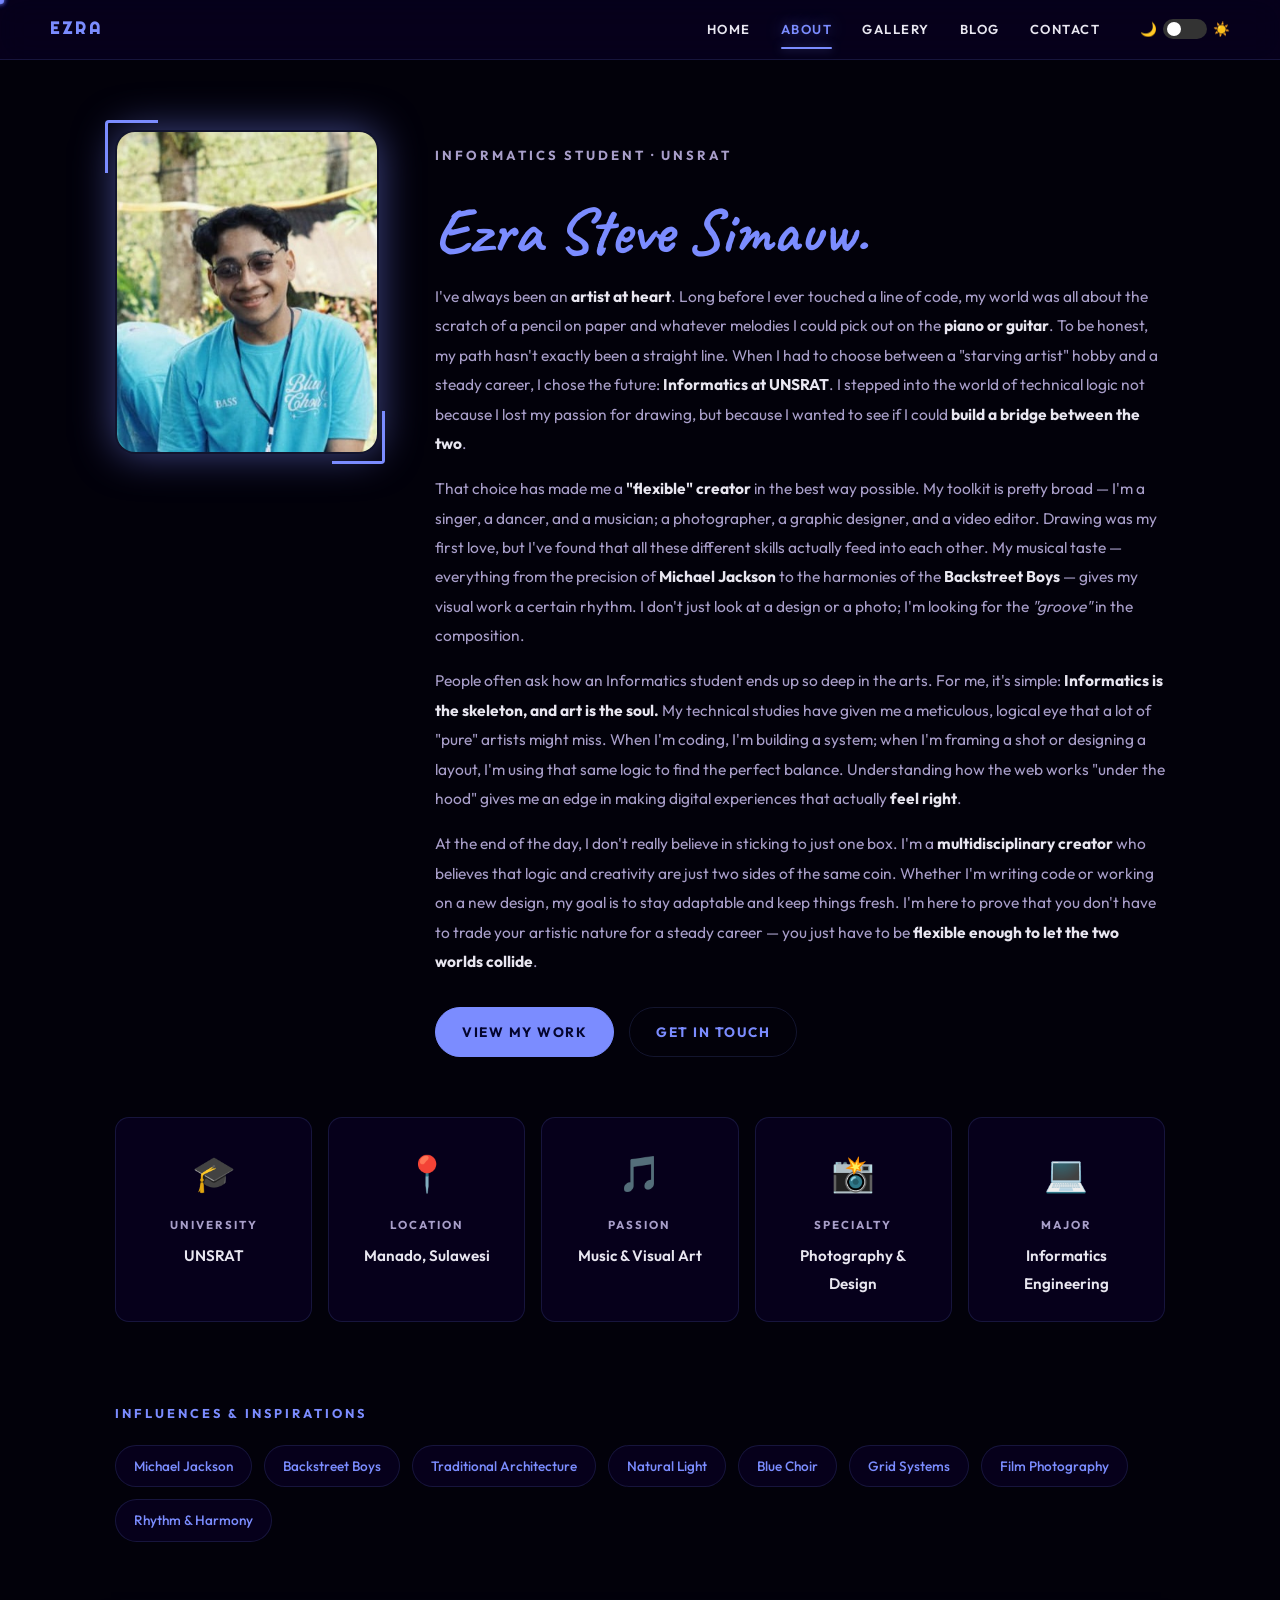
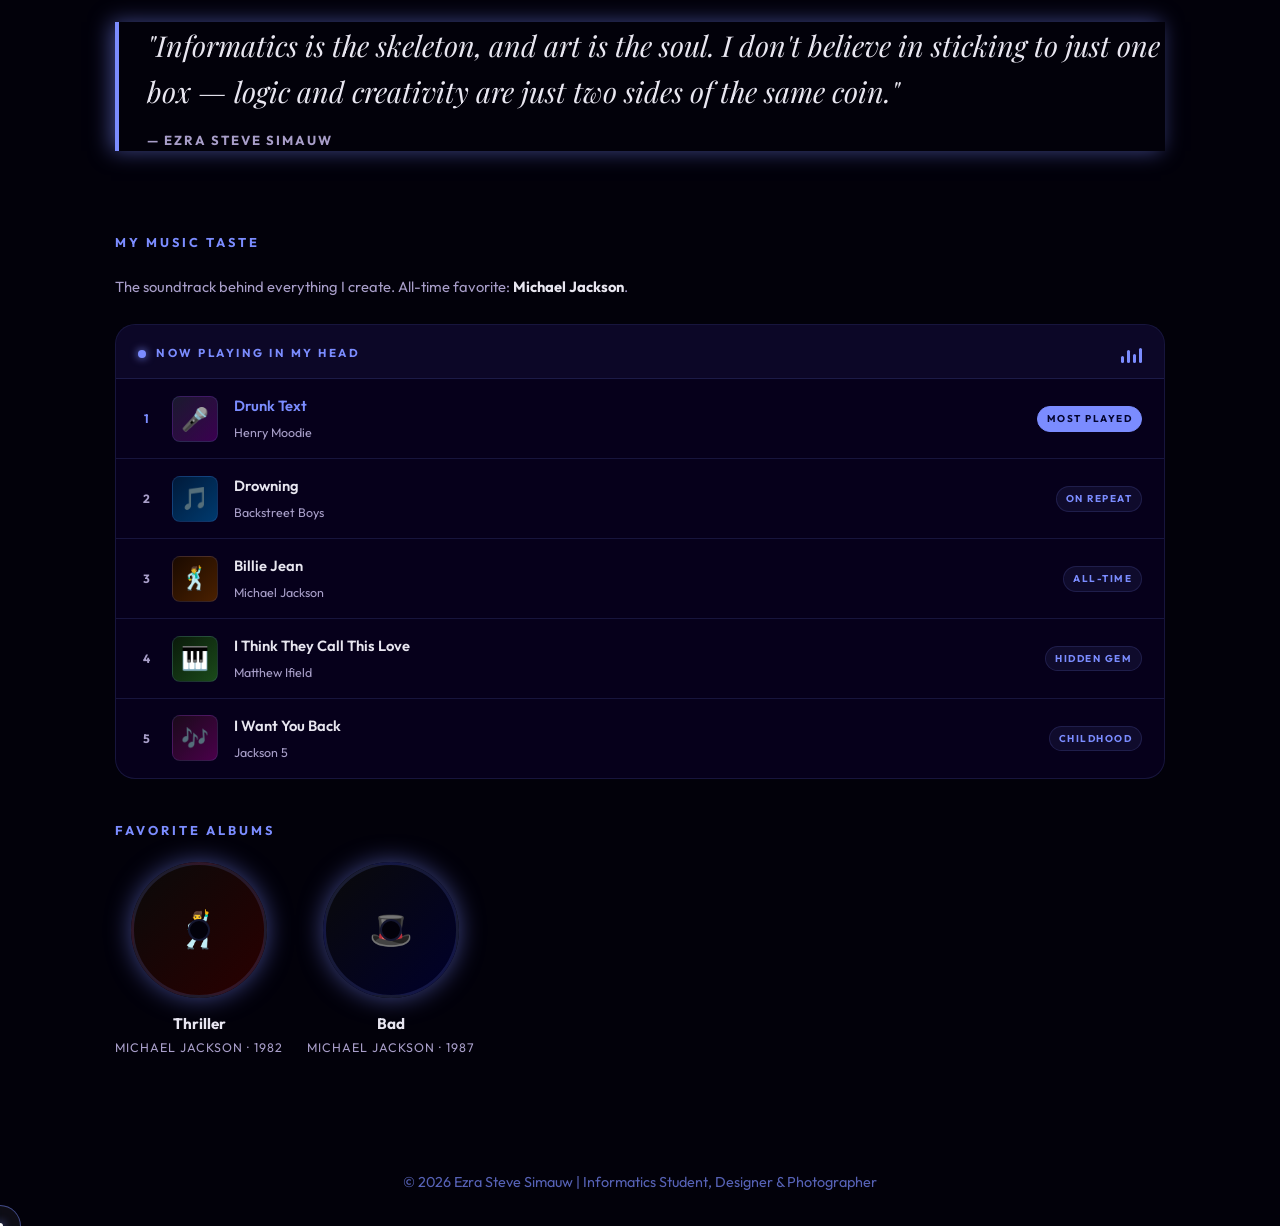
==== commit e051be25: "PFP FIX" ====
--- a/about.html
+++ b/about.html
@@ -40,7 +40,7 @@
             width: 100%;
             height: 320px;
             object-fit: cover;
-            object-position: center top;
+            object-position: center 20%;
             border-radius: 20px;
             border: 2px solid var(--glass-border);
             box-shadow: 0 0 40px var(--glow);
@@ -548,7 +548,7 @@
         
         <div class="about-hero css-fade delay-1">
             <div class="about-photo-wrap">
-                <img src="Portrait/Ezra5.jpeg" alt="Ezra Steve Simauw" class="about-photo">
+                <img src="Portrait/EzraPFP.JPG" alt="Ezra Steve Simauw" class="about-photo">
             </div>
 
             <div class="about-bio">
--- a/style.css
+++ b/style.css
@@ -913,7 +913,28 @@
     .lb-next { right: 8px; }
 }
 
-
+/* ============================================
+   HAMBURGER MENU
+   ============================================ */
+
+/* Brand always visible */
+.nav-brand {
+    font-family: 'Righteous', cursive;
+    font-size: 1rem;
+    letter-spacing: 3px;
+    color: var(--accent);
+    text-decoration: none;
+    flex-shrink: 0;
+}
+
+/* Desktop: links in a row */
+.nav-links {
+    display: flex;
+    align-items: center;
+    gap: 30px;
+}
+
+/* Hamburger hidden on desktop */
 .hamburger {
     display: none;
     flex-direction: column;
@@ -922,12 +943,13 @@
     width: 36px;
     height: 36px;
     cursor: pointer;
-    z-index: 1100;
     background: none;
     border: none;
     padding: 4px;
-    margin-left: auto;
     flex-shrink: 0;
+    /* sits above everything including the overlay */
+    position: relative;
+    z-index: 9999;
 }
 
 .hamburger span {
@@ -936,28 +958,13 @@
     width: 100%;
     background: var(--text-main);
     border-radius: 2px;
-    transition: transform 0.35s ease, opacity 0.35s ease, background 0.3s ease;
+    transition: transform 0.35s ease, opacity 0.35s ease;
     transform-origin: center;
 }
 
 .hamburger.open span:nth-child(1) { transform: translateY(7px) rotate(45deg); }
 .hamburger.open span:nth-child(2) { opacity: 0; transform: scaleX(0); }
 .hamburger.open span:nth-child(3) { transform: translateY(-7px) rotate(-45deg); }
-
-.nav-brand {
-    font-family: 'Righteous', cursive;
-    font-size: 1rem;
-    letter-spacing: 3px;
-    color: var(--accent);
-    text-decoration: none;
-    flex-shrink: 0;
-}
-
-.nav-links {
-    display: flex;
-    align-items: center;
-    gap: 30px;
-}
 
 @media screen and (max-width: 768px) {
     nav {
@@ -965,60 +972,66 @@
         padding: 14px 20px;
         position: sticky;
         top: 0;
-        z-index: 2000;
-    }
-
-    .nav-brand {
-        font-size: 1rem;
-        letter-spacing: 3px;
+        z-index: 1000;
+        gap: 0;
+        flex-wrap: wrap;
     }
 
     .hamburger {
         display: flex;
-        z-index: 2100;
-        position: relative;
-    }
-
+    }
+
+    /* Dropdown panel — slides down from the nav bar */
     .nav-links {
-        display: flex;
+        /* take full width on its own row */
+        flex-basis: 100%;
         flex-direction: column;
         align-items: center;
-        justify-content: center;
-        gap: 28px;
-        position: fixed;
-        top: 0;
-        left: 0;
-        width: 100%;
-        height: 100%;
-        background: rgba(2, 1, 10, 0.97);
-        backdrop-filter: blur(20px);
-        z-index: 2050;
+        gap: 0;
+
+        /* solid opaque box — no transparency tricks */
+        background: #02010A;
+        border-top: 1px solid var(--glass-border);
+        border-bottom: 2px solid var(--accent);
+        box-shadow: 0 8px 32px rgba(0, 0, 0, 0.8);
+
+        /* collapsed state */
+        max-height: 0;
+        overflow: hidden;
         opacity: 0;
         pointer-events: none;
-        transform: translateY(-12px);
-        transition: opacity 0.35s ease, transform 0.35s ease;
+        transition: max-height 0.35s ease, opacity 0.25s ease, padding 0.3s ease;
+        padding: 0 20px;
     }
 
     .nav-links.open {
+        max-height: 500px;
         opacity: 1;
         pointer-events: all;
-        transform: translateY(0);
+        padding: 20px 20px 28px;
     }
 
     .nav-links a {
-        font-size: 1.4rem !important;
-        letter-spacing: 4px !important;
+        font-size: 1.2rem !important;
+        letter-spacing: 3px !important;
+        padding: 14px 0;
+        width: 100%;
+        text-align: center;
+        border-bottom: 1px solid var(--glass-border);
+    }
+
+    .nav-links a:last-of-type {
+        border-bottom: none;
     }
 
     .nav-links .theme-switch-wrapper {
         margin-left: 0;
-        margin-top: 10px;
-    }
-
-    .hamburger.open {
-        z-index: 2100;
-        position: fixed;
-        top: 14px;
-        right: 20px;
-    }
+        margin-top: 20px;
+        padding-top: 4px;
+    }
+}
+
+/* Light theme: solid light background for the dropdown */
+[data-theme="light"] .nav-links {
+    background: #f4f4f9;
 }
